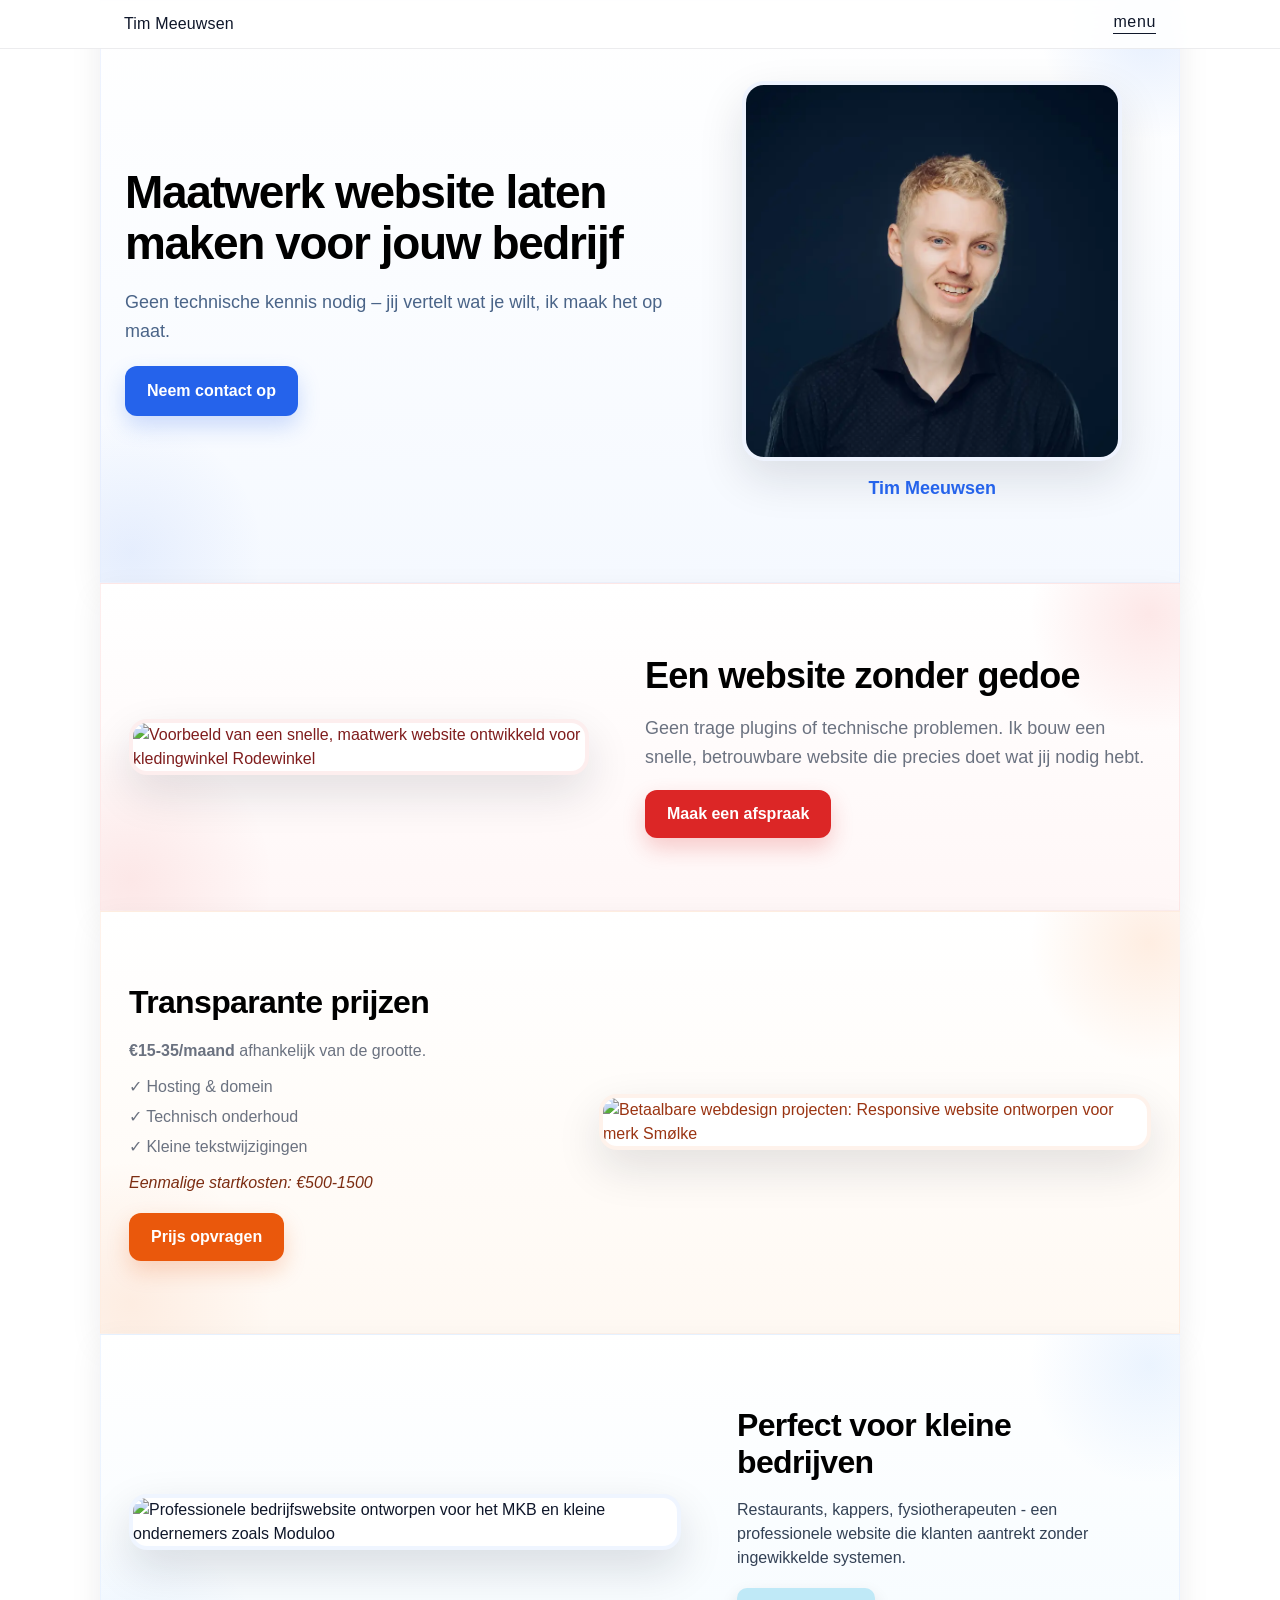
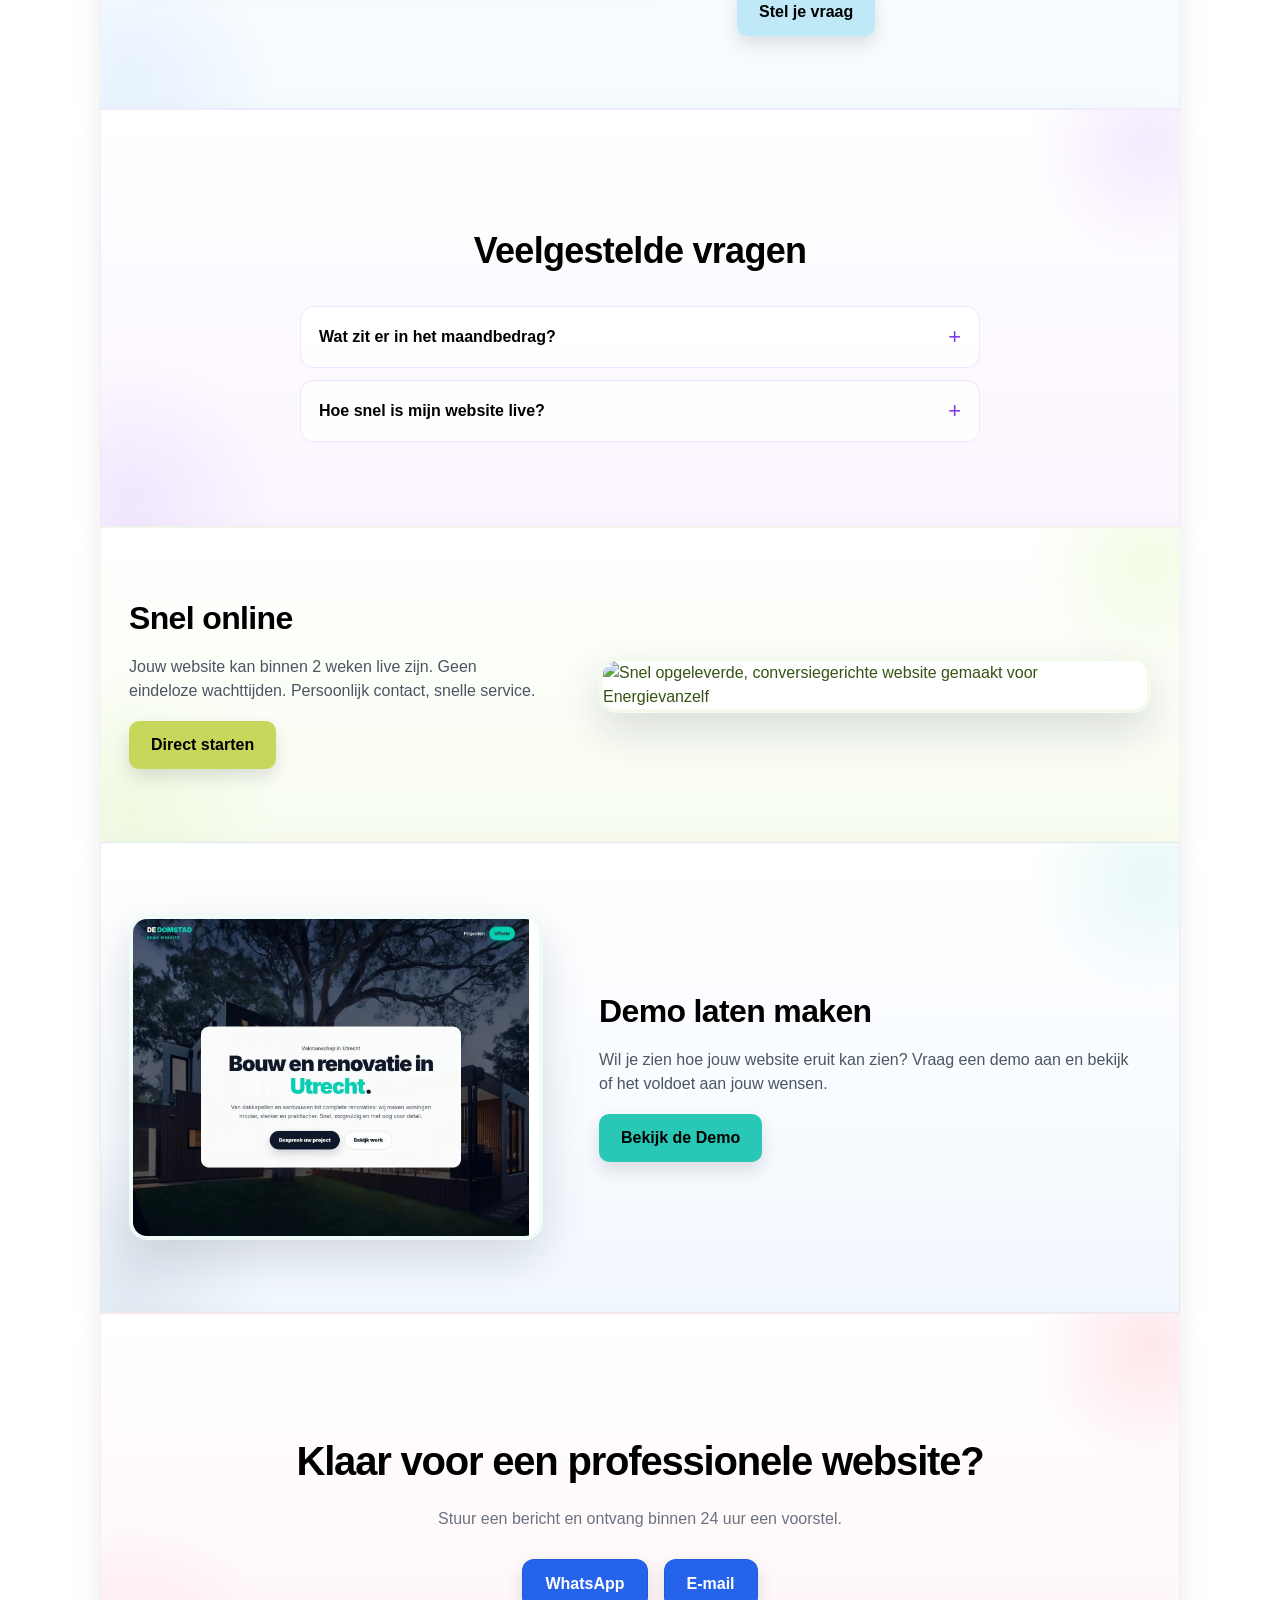
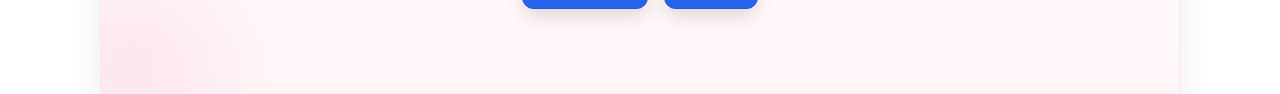
==== index.html @ c590acec "Update index.html" ====
<!DOCTYPE html>
<html lang="nl">
<head>
  <meta charset="UTF-8">
  <meta name="viewport" content="width=device-width, initial-scale=1.0">
  
  <meta name="description" content="Laat een professionele en snelle maatwerk website maken voor je bedrijf vanaf €15/maand. Geen technische kennis nodig. Persoonlijke service door Tim Meeuwsen in Utrecht.">
  <meta name="robots" content="index, follow">
  <meta name="author" content="Tim Meeuwsen">
  
  <meta property="og:title" content="Professionele Website vanaf €15/maand | Tim Meeuwsen Utrecht">
  <meta property="og:description" content="Geen technische kennis nodig. Laat een snelle, betrouwbare maatwerk website bouwen voor jouw bedrijf zonder gedoe.">
  <meta property="og:type" content="website">
  <meta property="og:url" content="https://www.timmeeuwsen.nl">
  <meta property="og:image" content="https://www.timmeeuwsen.nl/images/tim-meeuwsen-profiel.webp">
  <meta property="og:locale" content="nl_NL">

  <title>Professionele Website vanaf €15/maand | Tim Meeuwsen Utrecht</title>

  <link rel="canonical" href="https://www.timmeeuwsen.nl">
  <link rel="apple-touch-icon" sizes="180x180" href="/assets/apple-touch-icon.png">
  <link rel="icon" type="image/png" sizes="32x32" href="/assets/favicon-32x32.png">
  <link rel="icon" type="image/png" sizes="16x16" href="/assets/favicon-16x16.png">
  <link rel="manifest" href="/assets/site.webmanifest">
  <meta name="msapplication-TileColor" content="#000000">
  <meta name="theme-color" content="#000000">

  <link rel="stylesheet" href="style.css">
  
  <script type="application/ld+json">
  {
    "@context": "https://schema.org",
    "@type": "ProfessionalService",
    "name": "Tim Meeuwsen Webdesign",
    "image": "https://www.timmeeuwsen.nl/images/tim-meeuwsen-profiel.webp",
    "url": "https://www.timmeeuwsen.nl",
    "telephone": "+31636589899",
    "address": {
      "@type": "PostalAddress",
      "addressLocality": "Utrecht",
      "addressCountry": "NL"
    },
    "priceRange": "€15 - €35 per maand",
    "description": "Professionele maatwerk websites voor bedrijven vanaf €15/maand, inclusief hosting en onderhoud."
  }
  </script>


</head>
<body>
  
<!-- START NAV BLOCK -->
<nav class="nav-block" aria-label="Hoofdnavigatie">
  <div class="nav-container">
    <a href="https://timmeeuwsen.nl/" class="nav-logo" title="Terug naar de homepage van Tim Meeuwsen">
      Tim Meeuwsen
    </a>
    <a href="/menu" class="nav-menu-text" title="Open het menu">menu</a>
  </div>
</nav>

<style>
  .nav-block {
    position: fixed;
    top: 0;
    left: 0;
    width: 100%;
    background: rgba(255, 255, 255, 0.88);
    backdrop-filter: blur(12px);
    -webkit-backdrop-filter: blur(12px);
    border-bottom: 1px solid rgba(15, 23, 42, 0.08);
    z-index: 1000;
  }

  .nav-container {
    max-width: 1080px;
    margin: 0 auto;
    padding: 14px 24px;
    display: flex;
    justify-content: space-between;
    align-items: center;
    box-sizing: border-box;
    width: 100%;
  }

  .nav-logo {
    font-weight: 500;
    font-size: 16px;
    color: #0f172a;
    line-height: 1.2;
    letter-spacing: 0.01em;
    text-decoration: none;
    transition: opacity 0.25s ease, transform 0.25s ease;
  }

  .nav-menu-text {
    font-weight: 500;
    font-size: 16px;
    color: #0f172a;
    text-decoration: none;
    text-transform: lowercase;
    line-height: 1;
    letter-spacing: 0.04em;
    position: relative;
    padding-bottom: 4px;
    transition: opacity 0.25s ease;
  }

  .nav-menu-text::after {
    content: "";
    position: absolute;
    left: 0;
    bottom: 0;
    width: 100%;
    height: 1px;
    background: currentColor;
    transform: scaleX(1);
    transform-origin: left;
    transition: transform 0.25s ease;
  }

  .nav-logo:hover,
  .nav-menu-text:hover {
    opacity: 0.75;
  }
</style>
<!-- END NAV BLOCK -->

<main>

  <!-- START HERO BLOCK -->
  <header class="hero-block">
    <div class="hero-content">
      <h1 class="hero-title">Maatwerk website laten maken voor jouw bedrijf</h1>
      <p class="hero-subtitle">Geen technische kennis nodig – jij vertelt wat je wilt, ik maak het op maat.</p>
      <a href="https://wa.me/31636589899" class="hero-cta" target="_blank" rel="noopener noreferrer" title="Neem contact op via WhatsApp">Neem contact op</a>
    </div>

    <div class="hero-visual">
      <img src="images/tim-meeuwsen-profiel.webp" alt="Tim Meeuwsen, professioneel webdesigner in Utrecht" class="hero-profile-img">
      <p class="hero-profile-name">Tim Meeuwsen</p>
    </div>
  </header>

  <style>
    .hero-block {
      position: relative;
      display: grid;
      grid-template-columns: 1.1fr 0.9fr;
      gap: 40px;
      align-items: center;
      padding: 80px 24px;
      max-width: 1080px;
      width: min(1080px, 100%);
      margin: 0 auto;
      overflow: hidden;
      background: linear-gradient(180deg, #ffffff 0%, #f5f9ff 100%);
      color: #123058;
      border: 1px solid rgba(37, 99, 235, 0.08);
      border-radius: 0;
      box-shadow: 0 12px 30px rgba(15, 23, 42, 0.08);
      font-family: sans-serif;
    }

    .hero-block::before {
      content: "";
      position: absolute;
      top: -80px;
      right: -80px;
      width: 220px;
      height: 220px;
      background: radial-gradient(circle, rgba(59, 130, 246, 0.12) 0%, rgba(59, 130, 246, 0) 70%);
      pointer-events: none;
    }

    .hero-block::after {
      content: "";
      position: absolute;
      bottom: -100px;
      left: -100px;
      width: 260px;
      height: 260px;
      background: radial-gradient(circle, rgba(37, 99, 235, 0.08) 0%, rgba(37, 99, 235, 0) 72%);
      pointer-events: none;
    }

    .hero-content {
      display: flex;
      flex-direction: column;
      gap: 20px;
      align-items: flex-start;
      position: relative;
      z-index: 1;
    }

    .hero-title {
      font-size: clamp(30px, 5vw, 46px);
      font-weight: 900;
      line-height: 1.1;
      letter-spacing: -0.03em;
      margin: 0;
      color: #000000;
    }

    .hero-subtitle {
      font-size: 18px;
      line-height: 1.6;
      max-width: 36rem;
      color: #4a6488;
      margin: 0;
    }

    .hero-cta {
      background: #2563eb;
      color: #ffffff;
      padding: 13px 22px;
      border-radius: 12px;
      font-weight: 700;
      transition: 0.25s ease;
      align-self: flex-start;
      box-shadow: 0 10px 22px rgba(37, 99, 235, 0.22);
      text-decoration: none;
    }

    .hero-cta:hover {
      background: #1d4ed8;
      transform: translateY(-1px);
    }

    .hero-visual {
      display: flex;
      flex-direction: column;
      align-items: center;
      gap: 14px;
      position: relative;
      z-index: 1;
    }

    .hero-profile-img {
      width: 100%;
      max-width: 380px;
      aspect-ratio: 1 / 1;
      object-fit: cover;
      object-position: top;
      border-radius: 22px;
      box-shadow: 0 18px 45px rgba(15, 23, 42, 0.12);
      border: 4px solid rgba(37, 99, 235, 0.08);
      display: block;
      background: #fff;
    }

    .hero-profile-name {
      font-size: 18px;
      font-weight: 800;
      margin: 0;
      color: #2563eb;
    }

    @media (max-width: 700px) {
      .hero-block {
        grid-template-columns: 1fr;
        padding: 64px 20px 44px;
        gap: 28px;
      }

      .hero-visual {
        order: -1;
        align-items: flex-start;
      }

      .hero-content {
        align-items: flex-start;
      }

      .hero-cta {
        align-self: flex-start;
      }
    }
  </style>
  <!-- END HERO BLOCK -->

  <!-- START HASSLE FREE BLOCK -->
  <section class="hassle-free-block">
    <div class="hassle-image">
      <img loading="lazy" src="images/Rodewinkel-website.webp" alt="Voorbeeld van een snelle, maatwerk website ontwikkeld voor kledingwinkel Rodewinkel" class="project-img">
    </div>
    <div class="hassle-text">
      <h2 class="hassle-title">Een website zonder gedoe</h2>
      <p class="hassle-desc">Geen trage plugins of technische problemen. Ik bouw een snelle, betrouwbare website die precies doet wat jij nodig hebt.</p>
      <a href="https://wa.me/31636589899" class="hassle-btn" target="_blank" rel="noopener noreferrer">Maak een afspraak</a>
    </div>
  </section>

  <style>
    .hassle-free-block {
      position: relative;
      display: grid;
      grid-template-columns: 1fr 1.1fr;
      gap: 56px;
      align-items: center;
      padding: 72px 28px;
      max-width: 1080px;
      width: min(1080px, 100%);
      margin: 0 auto;
      overflow: hidden;
      background: linear-gradient(180deg, #ffffff 0%, #fff7f7 100%);
      color: #7f1d1d;
      border: 1px solid rgba(220, 38, 38, 0.08);
      border-radius: 0;
      box-shadow: 0 12px 30px rgba(15, 23, 42, 0.08);
      font-family: sans-serif;
    }

    .hassle-free-block::before {
      content: "";
      position: absolute;
      top: -90px;
      right: -90px;
      width: 240px;
      height: 240px;
      background: radial-gradient(circle, rgba(239, 68, 68, 0.12) 0%, rgba(239, 68, 68, 0) 70%);
      pointer-events: none;
    }

    .hassle-free-block::after {
      content: "";
      position: absolute;
      bottom: -110px;
      left: -110px;
      width: 280px;
      height: 280px;
      background: radial-gradient(circle, rgba(220, 38, 38, 0.08) 0%, rgba(220, 38, 38, 0) 72%);
      pointer-events: none;
    }

    .hassle-text {
      display: flex;
      flex-direction: column;
      gap: 18px;
      position: relative;
      z-index: 1;
    }

    .hassle-title {
      font-size: clamp(28px, 4vw, 36px);
      font-weight: 900;
      line-height: 1.12;
      letter-spacing: -0.02em;
      margin: 0;
      color: #000000;
    }

    .hassle-desc {
      font-size: 18px;
      line-height: 1.6;
      color: #6b7280;
      max-width: 34rem;
      margin: 0;
    }

    .hassle-btn {
      background: #dc2626;
      color: #ffffff;
      padding: 12px 22px;
      border-radius: 12px;
      font-weight: 700;
      align-self: flex-start;
      transition: 0.25s ease;
      box-shadow: 0 10px 22px rgba(220, 38, 38, 0.22);
      text-decoration: none;
    }

    .hassle-btn:hover {
      background: #b91c1c;
      transform: translateY(-1px);
    }

    .hassle-image {
      position: relative;
      z-index: 1;
    }

    .hassle-image .project-img {
      border: 4px solid rgba(220, 38, 38, 0.08);
      box-shadow: 0 18px 45px rgba(15, 23, 42, 0.12);
      border-radius: 18px;
      width: 100%;
      display: block;
      background: #fff;
    }

    @media (max-width: 700px) {
      .hassle-free-block {
        grid-template-columns: 1fr;
        gap: 22px;
        padding: 56px 20px;
      }

      .hassle-image {
        order: -1;
      }

      .hassle-text {
        text-align: left;
        align-items: flex-start;
      }

      .hassle-btn {
        align-self: flex-start;
      }
    }
  </style>
  <!-- END HASSLE FREE BLOCK -->

  <!-- START PRICING BLOCK -->
  <section class="pricing-block">
    <div class="pricing-text">
      <h2 class="pricing-title">Transparante prijzen</h2>
      <div class="pricing-details">
        <p><strong>€15-35/maand</strong> afhankelijk van de grootte.</p>
        <ul class="pricing-features">
          <li>✓ Hosting &amp; domein</li>
          <li>✓ Technisch onderhoud</li>
          <li>✓ Kleine tekstwijzigingen</li>
        </ul>
        <p class="pricing-setup"><em>Eenmalige startkosten: €500-1500</em></p>
      </div>
      <a href="https://wa.me/31636589899" class="pricing-btn" target="_blank" rel="noopener noreferrer">Prijs opvragen</a>
    </div>
    <div class="pricing-image">
      <img loading="lazy" src="images/Smolke-website.webp" alt="Betaalbare webdesign projecten: Responsive website ontworpen voor merk Smølke" class="project-img">
    </div>
  </section>

  <style>
    .pricing-block {
      position: relative;
      display: grid;
      grid-template-columns: 3fr 4fr;
      gap: 56px;
      align-items: center;
      padding: 72px 28px;
      max-width: 1080px;
      width: min(1080px, 100%);
      margin: 0 auto;
      overflow: hidden;
      background: linear-gradient(180deg, #ffffff 0%, #fff9f3 100%);
      color: #9a3412;
      border: 1px solid rgba(234, 88, 12, 0.08);
      border-radius: 0;
      box-shadow: 0 12px 30px rgba(15, 23, 42, 0.08);
      font-family: sans-serif;
    }

    .pricing-block::before {
      content: "";
      position: absolute;
      top: -90px;
      right: -90px;
      width: 240px;
      height: 240px;
      background: radial-gradient(circle, rgba(249, 115, 22, 0.12) 0%, rgba(249, 115, 22, 0) 70%);
      pointer-events: none;
    }

    .pricing-block::after {
      content: "";
      position: absolute;
      bottom: -110px;
      left: -110px;
      width: 280px;
      height: 280px;
      background: radial-gradient(circle, rgba(234, 88, 12, 0.08) 0%, rgba(234, 88, 12, 0) 72%);
      pointer-events: none;
    }

    .pricing-text {
      display: flex;
      flex-direction: column;
      gap: 18px;
      position: relative;
      z-index: 1;
    }

    .pricing-title {
      font-size: clamp(26px, 4vw, 32px);
      font-weight: 900;
      line-height: 1.15;
      letter-spacing: -0.02em;
      margin: 0;
      color: #000000;
    }

    .pricing-details {
      display: flex;
      flex-direction: column;
      gap: 12px;
      color: #6b7280;
    }

    .pricing-details p,
    .pricing-details li {
      margin: 0;
    }

    .pricing-features {
      list-style: none;
      display: flex;
      flex-direction: column;
      gap: 6px;
      margin: 0;
      padding: 0;
    }

    .pricing-setup {
      color: #7c2d12;
    }

    .pricing-btn {
      background: #ea580c;
      color: #ffffff;
      padding: 12px 22px;
      border-radius: 12px;
      font-weight: 700;
      align-self: flex-start;
      transition: 0.25s ease;
      box-shadow: 0 10px 22px rgba(234, 88, 12, 0.22);
      text-decoration: none;
    }

    .pricing-btn:hover {
      background: #c2410c;
      transform: translateY(-1px);
    }

    .pricing-image {
      position: relative;
      z-index: 1;
    }

    .pricing-image .project-img {
      border: 4px solid rgba(234, 88, 12, 0.08);
      box-shadow: 0 18px 45px rgba(15, 23, 42, 0.12);
      border-radius: 18px;
      width: 100%;
      display: block;
      background: #fff;
    }

    @media (max-width: 700px) {
      .pricing-block {
        grid-template-columns: 1fr;
        gap: 22px;
        padding: 56px 20px;
      }

      .pricing-image {
        order: -1;
      }

      .pricing-text {
        text-align: left;
        align-items: flex-start;
      }

      .pricing-btn {
        align-self: flex-start;
      }
    }
  </style>
  <!-- END PRICING BLOCK -->

  <!-- START PERFECT BLOCK -->
  <section class="perfect-block">
    <div class="perfect-image">
      <img loading="lazy" src="images/Moduloo-website.webp" alt="Professionele bedrijfswebsite ontworpen voor het MKB en kleine ondernemers zoals Moduloo" class="project-img">
    </div>
    <div class="perfect-text">
      <h2 class="perfect-title">Perfect voor kleine bedrijven</h2>
      <p class="perfect-desc">Restaurants, kappers, fysiotherapeuten - een professionele website die klanten aantrekt zonder ingewikkelde systemen.</p>
      <a href="https://wa.me/31636589899?text=Hallo,%20ik%20heb%20een%20vraag." class="perfect-btn" target="_blank" rel="noopener noreferrer">Stel je vraag</a>
    </div>
  </section>

  <style>
    .perfect-block {
      position: relative;
      display: grid;
      grid-template-columns: 4fr 3fr;
      gap: 56px;
      align-items: center;
      padding: 72px 28px;
      max-width: 1080px;
      width: min(1080px, 100%);
      margin: 0 auto;
      overflow: hidden;
      background: linear-gradient(180deg, #ffffff 0%, #f5fbff 100%);
      color: #0f172a;
      border: 1px solid rgba(59, 130, 246, 0.08);
      border-radius: 0;
      box-shadow: 0 12px 30px rgba(15, 23, 42, 0.08);
      font-family: sans-serif;
    }

    .perfect-block::before {
      content: "";
      position: absolute;
      top: -90px;
      right: -90px;
      width: 240px;
      height: 240px;
      background: radial-gradient(circle, rgba(96, 165, 250, 0.12) 0%, rgba(96, 165, 250, 0) 70%);
      pointer-events: none;
    }

    .perfect-block::after {
      content: "";
      position: absolute;
      bottom: -110px;
      left: -110px;
      width: 280px;
      height: 280px;
      background: radial-gradient(circle, rgba(59, 130, 246, 0.08) 0%, rgba(59, 130, 246, 0) 72%);
      pointer-events: none;
    }

    .perfect-text {
      display: flex;
      flex-direction: column;
      gap: 18px;
      position: relative;
      z-index: 1;
    }

    .perfect-title {
      font-size: clamp(26px, 4vw, 32px);
      font-weight: 900;
      line-height: 1.15;
      letter-spacing: -0.02em;
      margin: 0;
      color: #000000;
    }

    .perfect-desc {
      color: #334155;
      max-width: 34rem;
      margin: 0;
    }

    .perfect-btn {
      background: #BFE9F7;
      color: #000000;
      padding: 12px 22px;
      border-radius: 10px;
      font-weight: 700;
      align-self: flex-start;
      transition: 0.25s ease;
      box-shadow: 0 8px 18px rgba(0,0,0,0.12);
      text-decoration: none;
    }

    .perfect-btn:hover {
      background: #000000;
      color: #ffffff;
    }

    .perfect-image {
      position: relative;
      z-index: 1;
    }

    .perfect-image .project-img {
      border: 4px solid rgba(59, 130, 246, 0.08);
      box-shadow: 0 18px 45px rgba(15, 23, 42, 0.14);
      border-radius: 18px;
      width: 100%;
      display: block;
      background: #fff;
    }

    @media (max-width: 700px) {
      .perfect-block {
        grid-template-columns: 1fr;
        gap: 22px;
        padding: 56px 20px;
      }

      .perfect-image {
        order: -1;
      }

      .perfect-text {
        text-align: left;
        align-items: flex-start;
      }

      .perfect-btn {
        align-self: flex-start;
      }
    }
  </style>
  <!-- END PERFECT BLOCK -->
 <!-- START FAQ BLOCK -->
  <section class="faq-block">
    <div class="faq-container">
      <h2 class="faq-title">Veelgestelde vragen</h2>
      <div class="faq-list">
        <details class="faq-item">
          <summary class="faq-question">Wat zit er in het maandbedrag? <span class="faq-icon">+</span></summary>
          <p class="faq-answer">Hosting, domeinnaam, technisch onderhoud en kleine aanpassingen zijn volledig inbegrepen.</p>
        </details>
        <details class="faq-item">
          <summary class="faq-question">Hoe snel is mijn website live? <span class="faq-icon">+</span></summary>
          <p class="faq-answer">In de meeste gevallen staat je nieuwe professionele website binnen 2 weken online.</p>
        </details>
      </div>
    </div>
  </section>

  <style>
    .faq-block {
      position: relative;
      padding: 84px 24px;
      max-width: 1080px;
      width: min(1080px, 100%);
      margin: 0 auto;
      overflow: hidden;
      background: linear-gradient(180deg, #ffffff 0%, #fbf5ff 100%);
      color: #000000;
      border: 1px solid rgba(124, 58, 237, 0.08);
      border-radius: 0;
      box-shadow: 0 12px 30px rgba(15, 23, 42, 0.08);
      font-family: sans-serif;
    }

    .faq-block::before {
      content: "";
      position: absolute;
      top: -90px;
      right: -90px;
      width: 240px;
      height: 240px;
      background: radial-gradient(circle, rgba(168, 85, 247, 0.12) 0%, rgba(168, 85, 247, 0) 70%);
      pointer-events: none;
    }

    .faq-block::after {
      content: "";
      position: absolute;
      bottom: -110px;
      left: -110px;
      width: 280px;
      height: 280px;
      background: radial-gradient(circle, rgba(124, 58, 237, 0.08) 0%, rgba(124, 58, 237, 0) 72%);
      pointer-events: none;
    }

    .faq-container {
      max-width: 680px;
      margin: 0 auto;
      position: relative;
      z-index: 1;
    }

    .faq-title {
      font-size: clamp(28px, 4vw, 36px);
      font-weight: 900;
      margin-bottom: 28px;
      text-align: center;
      letter-spacing: -0.02em;
      color: #000000;
    }

    .faq-list {
      display: flex;
      flex-direction: column;
      gap: 12px;
    }

    .faq-item {
      border: 1px solid rgba(124, 58, 237, 0.12);
      border-radius: 14px;
      overflow: hidden;
      background: rgba(255,255,255,0.85);
    }

    .faq-question {
      padding: 18px;
      font-weight: 700;
      cursor: pointer;
      list-style: none;
      display: flex;
      justify-content: space-between;
      align-items: center;
      gap: 16px;
      transition: 0.25s ease;
      color: #000000;
    }

    .faq-question:hover {
      background: rgba(124, 58, 237, 0.04);
    }

    .faq-question::-webkit-details-marker {
      display: none;
    }

    .faq-answer {
      padding: 0 18px 18px;
      opacity: 0.92;
      font-size: 15px;
      color: #000000;
      margin: 0;
    }

    .faq-icon {
      flex-shrink: 0;
      font-weight: 400;
      font-size: 22px;
      line-height: 1;
      color: #7c3aed;
    }

    @media (max-width: 700px) {
      .faq-block {
        text-align: left;
        padding: 64px 20px;
      }

      .faq-container {
        text-align: left;
      }

      .faq-title {
        text-align: left;
        margin-bottom: 20px;
      }
    }
  </style>

  <script>
  document.querySelectorAll('.faq-item').forEach(function(item) {
    item.addEventListener('toggle', function() {
      var icon = item.querySelector('.faq-icon');
      if (icon) icon.textContent = item.open ? '×' : '+';
    });
  });
  </script>

  <!-- END FAQ BLOCK -->

  <!-- START SNEL ONLINE BLOCK -->
  <section class="snel-online-block">
    <div class="snel-online-text">
      <h2 class="snel-online-title">Snel online</h2>
      <p class="snel-online-desc">Jouw website kan binnen 2 weken live zijn. Geen eindeloze wachttijden. Persoonlijk contact, snelle service.</p>
      <a href="https://wa.me/31636589899?text=Hallo,%20ik%20wil%20snel%20starten." target="_blank" rel="noopener noreferrer" class="snel-online-btn">Direct starten</a>
    </div>
    <div class="snel-online-image">
      <img loading="lazy" src="images/Energievanzelf-website.webp" alt="Snel opgeleverde, conversiegerichte website gemaakt voor Energievanzelf" class="project-img">
    </div>
  </section>

  <style>
    .snel-online-block {
      position: relative;
      display: grid;
      grid-template-columns: 3fr 4fr;
      gap: 56px;
      align-items: center;
      padding: 72px 28px;
      max-width: 1080px;
      width: min(1080px, 100%);
      margin: 0 auto;
      overflow: hidden;
      background: linear-gradient(180deg, #ffffff 0%, #f8fdf0 100%);
      color: #365314;
      border: 1px solid rgba(132, 204, 22, 0.08);
      border-radius: 0;
      box-shadow: 0 12px 30px rgba(15, 23, 42, 0.08);
      font-family: sans-serif;
    }

    .snel-online-block::before {
      content: "";
      position: absolute;
      top: -90px;
      right: -90px;
      width: 240px;
      height: 240px;
      background: radial-gradient(circle, rgba(163, 230, 53, 0.12) 0%, rgba(163, 230, 53, 0) 70%);
      pointer-events: none;
    }

    .snel-online-block::after {
      content: "";
      position: absolute;
      bottom: -110px;
      left: -110px;
      width: 280px;
      height: 280px;
      background: radial-gradient(circle, rgba(132, 204, 22, 0.08) 0%, rgba(132, 204, 22, 0) 72%);
      pointer-events: none;
    }

    .snel-online-text {
      display: flex;
      flex-direction: column;
      gap: 18px;
      position: relative;
      z-index: 1;
    }

    .snel-online-title {
      font-size: clamp(26px, 4vw, 32px);
      font-weight: 900;
      line-height: 1.15;
      letter-spacing: -0.02em;
      margin: 0;
      color: #000000;
    }

    .snel-online-desc {
      margin: 0;
      color: #4b5563;
      max-width: 34rem;
    }

    .snel-online-btn {
      background: #c7d75b;
      color: #000000;
      padding: 12px 22px;
      border-radius: 10px;
      font-weight: 700;
      align-self: flex-start;
      transition: 0.25s ease;
      display: inline-block;
      box-shadow: 0 8px 18px rgba(0,0,0,0.12);
      text-decoration: none;
    }

    .snel-online-btn:hover {
      background: #000000;
      color: #ffffff;
    }

    .snel-online-image {
      position: relative;
      z-index: 1;
    }

    .snel-online-image .project-img {
      border: 4px solid rgba(132, 204, 22, 0.08);
      box-shadow: 0 18px 45px rgba(15, 23, 42, 0.14);
      border-radius: 18px;
      width: 100%;
      display: block;
      background: #fff;
    }

    @media (max-width: 700px) {
      .snel-online-block {
        grid-template-columns: 1fr;
        gap: 22px;
        padding: 56px 20px;
      }

      .snel-online-image {
        order: -1;
      }

      .snel-online-text {
        text-align: left;
        align-items: flex-start;
      }

      .snel-online-btn {
        align-self: flex-start;
      }
    }
  </style>
  <!-- END SNEL ONLINE BLOCK -->

  <!-- START DEMO LATEN MAKEN BLOCK -->
  <section class="demo-laten-maken-block">
    <div class="demo-laten-maken-image">
      <img loading="lazy" src="images/Demo.webp" alt="Visuele demo van een op maat gemaakte bedrijfswebsite voor Bouwbedrijf De Domstad" class="project-img">
    </div>
    <div class="demo-laten-maken-text">
      <h2 class="demo-laten-maken-title">Demo laten maken</h2>
      <p class="demo-laten-maken-desc">Wil je zien hoe jouw website eruit kan zien? Vraag een demo aan en bekijk of het voldoet aan jouw wensen.</p>
      <a href="/demo/" class="demo-laten-maken-btn" title="Bekijk een demo van mijn webdesign">Bekijk de Demo</a>
    </div>
  </section>

  <style>
    .demo-laten-maken-block {
      position: relative;
      display: grid;
      grid-template-columns: 3fr 4fr;
      gap: 56px;
      align-items: center;
      padding: 72px 28px;
      max-width: 1080px;
      width: min(1080px, 100%);
      margin: 0 auto;
      overflow: hidden;
      background: linear-gradient(180deg, #ffffff 0%, #f2f8ff 100%);
      color: #0f3152;
      border: 1px solid rgba(15, 49, 82, 0.08);
      border-radius: 0;
      box-shadow: 0 12px 30px rgba(15, 23, 42, 0.08);
      font-family: sans-serif;
    }

    .demo-laten-maken-block::before {
      content: "";
      position: absolute;
      top: -90px;
      right: -90px;
      width: 240px;
      height: 240px;
      background: radial-gradient(circle, rgba(41, 199, 181, 0.10) 0%, rgba(41, 199, 181, 0) 70%);
      pointer-events: none;
    }

    .demo-laten-maken-block::after {
      content: "";
      position: absolute;
      bottom: -110px;
      left: -110px;
      width: 280px;
      height: 280px;
      background: radial-gradient(circle, rgba(15, 49, 82, 0.08) 0%, rgba(15, 49, 82, 0) 72%);
      pointer-events: none;
    }

    .demo-laten-maken-text {
      display: flex;
      flex-direction: column;
      gap: 18px;
      position: relative;
      z-index: 1;
    }

    .demo-laten-maken-title {
      font-size: clamp(26px, 4vw, 32px);
      font-weight: 900;
      line-height: 1.15;
      letter-spacing: -0.02em;
      margin: 0;
      color: #000000;
    }

    .demo-laten-maken-desc {
      margin: 0;
      color: #4b5563;
      max-width: 34rem;
    }

    .demo-laten-maken-btn {
      background: #29c7b5;
      color: #000000;
      padding: 12px 22px;
      border-radius: 10px;
      font-weight: 800;
      align-self: flex-start;
      transition: 0.25s ease;
      display: inline-block;
      box-shadow: 0 8px 18px rgba(0,0,0,0.12);
      text-decoration: none;
    }

    .demo-laten-maken-btn:hover {
      background: #000000;
      color: #ffffff;
    }

    .demo-laten-maken-image {
      position: relative;
      z-index: 1;
    }

    .demo-laten-maken-image .project-img {
      border: 4px solid rgba(41, 199, 181, 0.08);
      box-shadow: 0 18px 45px rgba(15, 23, 42, 0.14);
      border-radius: 18px;
      width: 100%;
      display: block;
      background: #fff;
    }

    @media (max-width: 700px) {
      .demo-laten-maken-block {
        grid-template-columns: 1fr;
        gap: 22px;
        padding: 56px 20px;
      }

      .demo-laten-maken-image {
        order: -1;
      }

      .demo-laten-maken-text {
        text-align: left;
        align-items: flex-start;
      }

      .demo-laten-maken-btn {
        align-self: flex-start;
      }
    }
  </style>
  <!-- END DEMO LATEN MAKEN BLOCK -->


  <!-- START CTA BLOCK -->
  <section class="cta-block" id="contact">
    <div class="cta-container">
      <h2 class="cta-title">Klaar voor een professionele website?</h2>
      <p class="cta-desc">Stuur een bericht en ontvang binnen 24 uur een voorstel.</p>
      <div class="cta-buttons">
        <a href="https://wa.me/31636589899" class="cta-wa" target="_blank" rel="noopener noreferrer" aria-label="Stuur een WhatsApp bericht">WhatsApp</a>
        <a href="mailto:info@timmeeuwsen.nl" class="cta-mail" aria-label="Stuur een e-mail naar Tim Meeuwsen">E-mail</a>
      </div>
    </div>
  </section>

  <style>
    .cta-block {
      position: relative;
      padding: 84px 24px;
      max-width: 1080px;
      width: min(1080px, 100%);
      margin: 0 auto;
      overflow: hidden;
      background: linear-gradient(180deg, #ffffff 0%, #fff5f7 100%);
      color: #9f1239;
      border: 1px solid rgba(219, 39, 119, 0.08);
      border-radius: 0;
      box-shadow: 0 12px 30px rgba(15, 23, 42, 0.08);
      font-family: sans-serif;
      text-align: center;
    }

    .cta-block::before {
      content: "";
      position: absolute;
      top: -90px;
      right: -90px;
      width: 240px;
      height: 240px;
      background: radial-gradient(circle, rgba(244, 63, 94, 0.12) 0%, rgba(244, 63, 94, 0) 70%);
      pointer-events: none;
    }

    .cta-block::after {
      content: "";
      position: absolute;
      bottom: -110px;
      left: -110px;
      width: 280px;
      height: 280px;
      background: radial-gradient(circle, rgba(219, 39, 119, 0.08) 0%, rgba(219, 39, 119, 0) 72%);
      pointer-events: none;
    }

    .cta-container {
      max-width: 1080px;
      margin: 0 auto;
      position: relative;
      z-index: 1;
    }

    .cta-title {
      font-size: clamp(28px, 5vw, 40px);
      font-weight: 900;
      margin-bottom: 16px;
      letter-spacing: -0.03em;
      color: #000000;
    }

    .cta-desc {
      color: #6b7280;
      margin: 0;
    }

    .cta-buttons {
      display: flex;
      gap: 16px;
      justify-content: center;
      margin-top: 28px;
      flex-wrap: wrap;
    }

    .cta-buttons a {
      background: #2563eb;
      color: #ffffff;
      font-weight: 800;
      border-radius: 12px;
      padding: 12px 22px;
      transition: 0.25s ease;
      box-shadow: 0 8px 18px rgba(0,0,0,0.12);
      text-decoration: none;
      border: 1px solid rgba(0,0,0,0.08);
    }


    .cta-buttons a:hover {
      background: #000000;
      color: #ffffff;
    }

    @media (max-width: 700px) {
      .cta-block {
        text-align: left;
        padding: 64px 20px;
      }

      .cta-container {
        text-align: left;
      }

      .cta-buttons {
        justify-content: flex-start;
      }
    }
  </style>
  <!-- END CTA BLOCK -->

</main>



</body>
</html>
---- style.css ----
ol,p,ul{margin:0 0 1em}*,::after,::before{box-sizing:border-box}body{font-family:sans-serif;line-height:1.5;margin:0;padding:0}a{text-decoration:none;color:inherit;cursor:pointer}ol,ul{padding-left:1.5em}img{max-width:100%;height:auto;display:block}
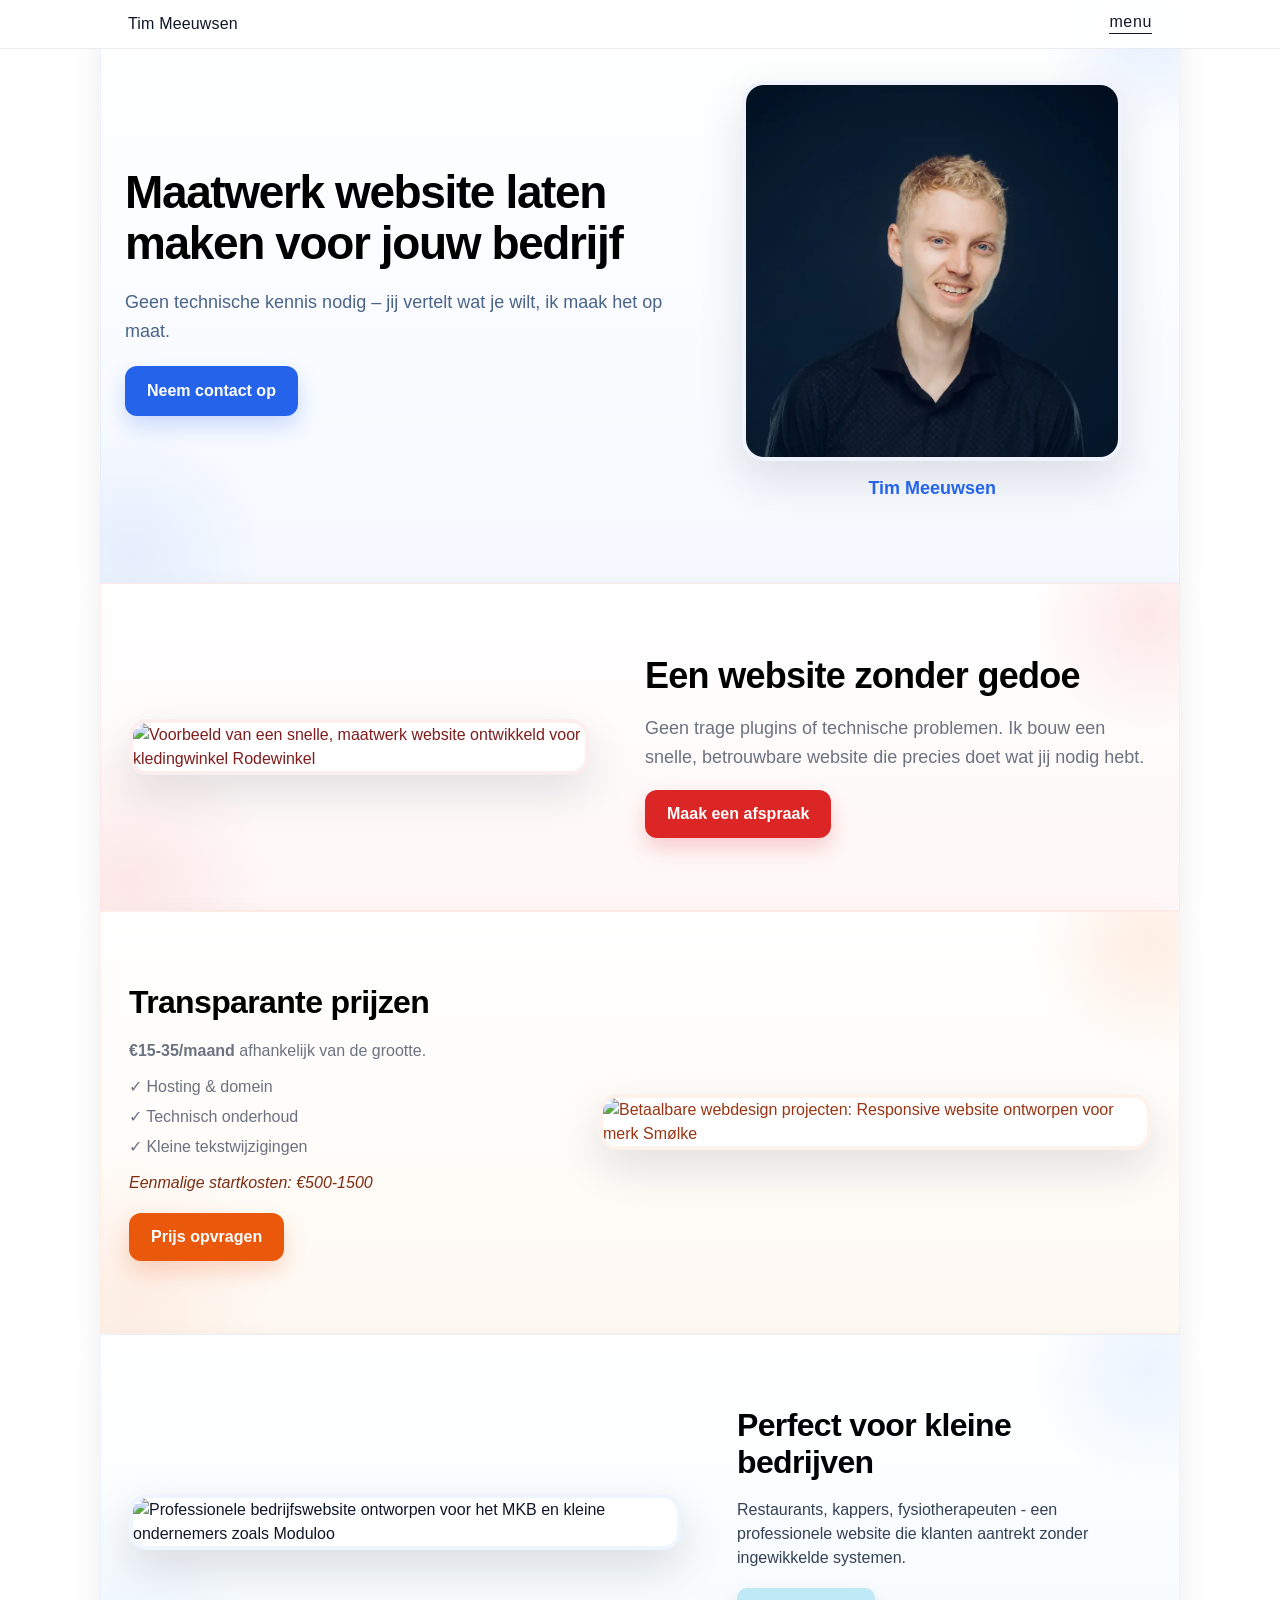
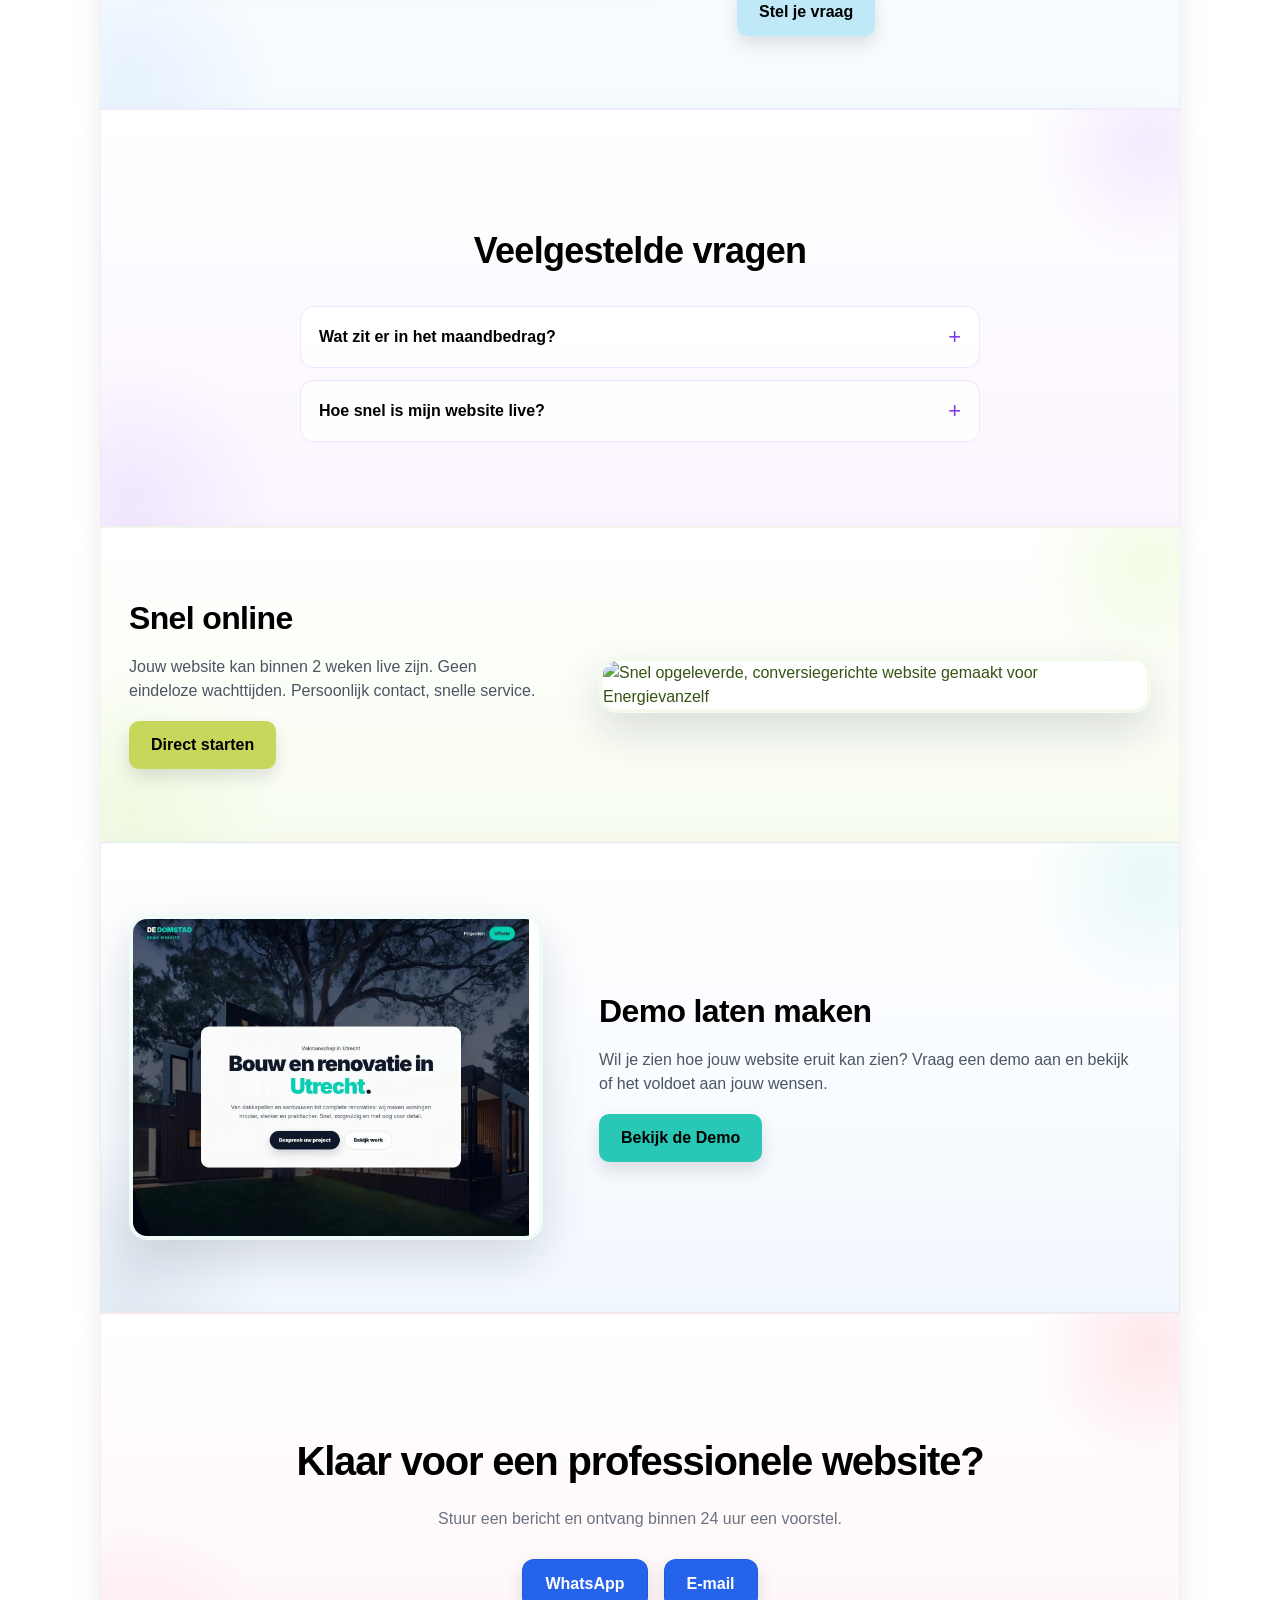
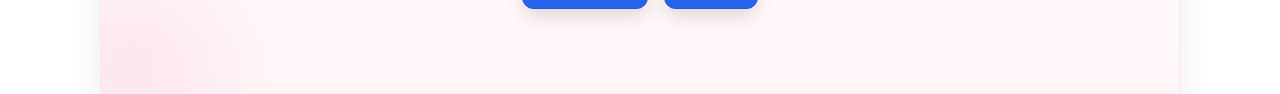
==== commit 672e8844: "Update index.html" ====
--- a/index.html
+++ b/index.html
@@ -74,13 +74,14 @@
 
   .nav-container {
     max-width: 1080px;
+    width: 100%;
     margin: 0 auto;
-    padding: 14px 24px;
+    padding: 14px 28px;
+    box-sizing: border-box;
     display: flex;
+    align-items: center;
     justify-content: space-between;
-    align-items: center;
-    box-sizing: border-box;
-    width: 100%;
+    font-family: inherit;
   }
 
   .nav-logo {
@@ -90,7 +91,7 @@
     line-height: 1.2;
     letter-spacing: 0.01em;
     text-decoration: none;
-    transition: opacity 0.25s ease, transform 0.25s ease;
+    transition: opacity 0.25s ease;
   }
 
   .nav-menu-text {
@@ -104,6 +105,7 @@
     position: relative;
     padding-bottom: 4px;
     transition: opacity 0.25s ease;
+    display: inline-block;
   }
 
   .nav-menu-text::after {
@@ -114,9 +116,6 @@
     width: 100%;
     height: 1px;
     background: currentColor;
-    transform: scaleX(1);
-    transform-origin: left;
-    transition: transform 0.25s ease;
   }
 
   .nav-logo:hover,
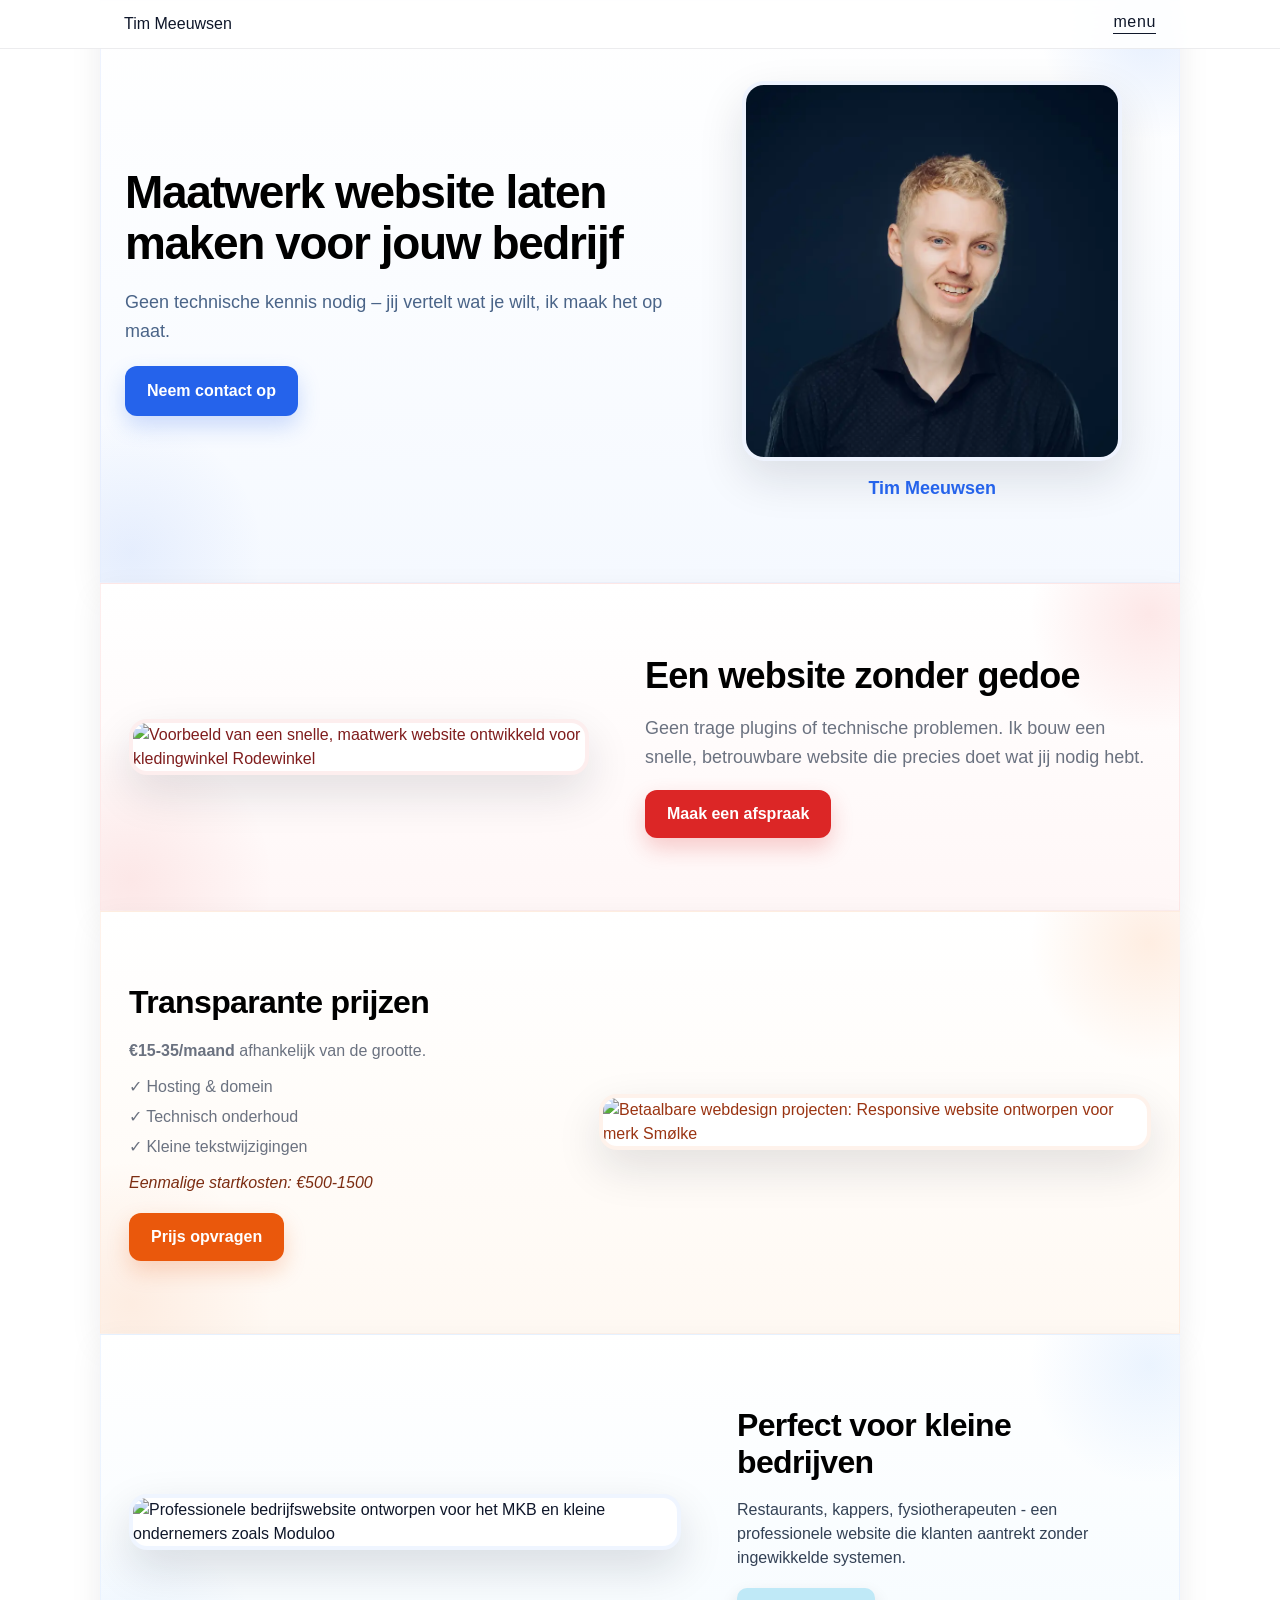
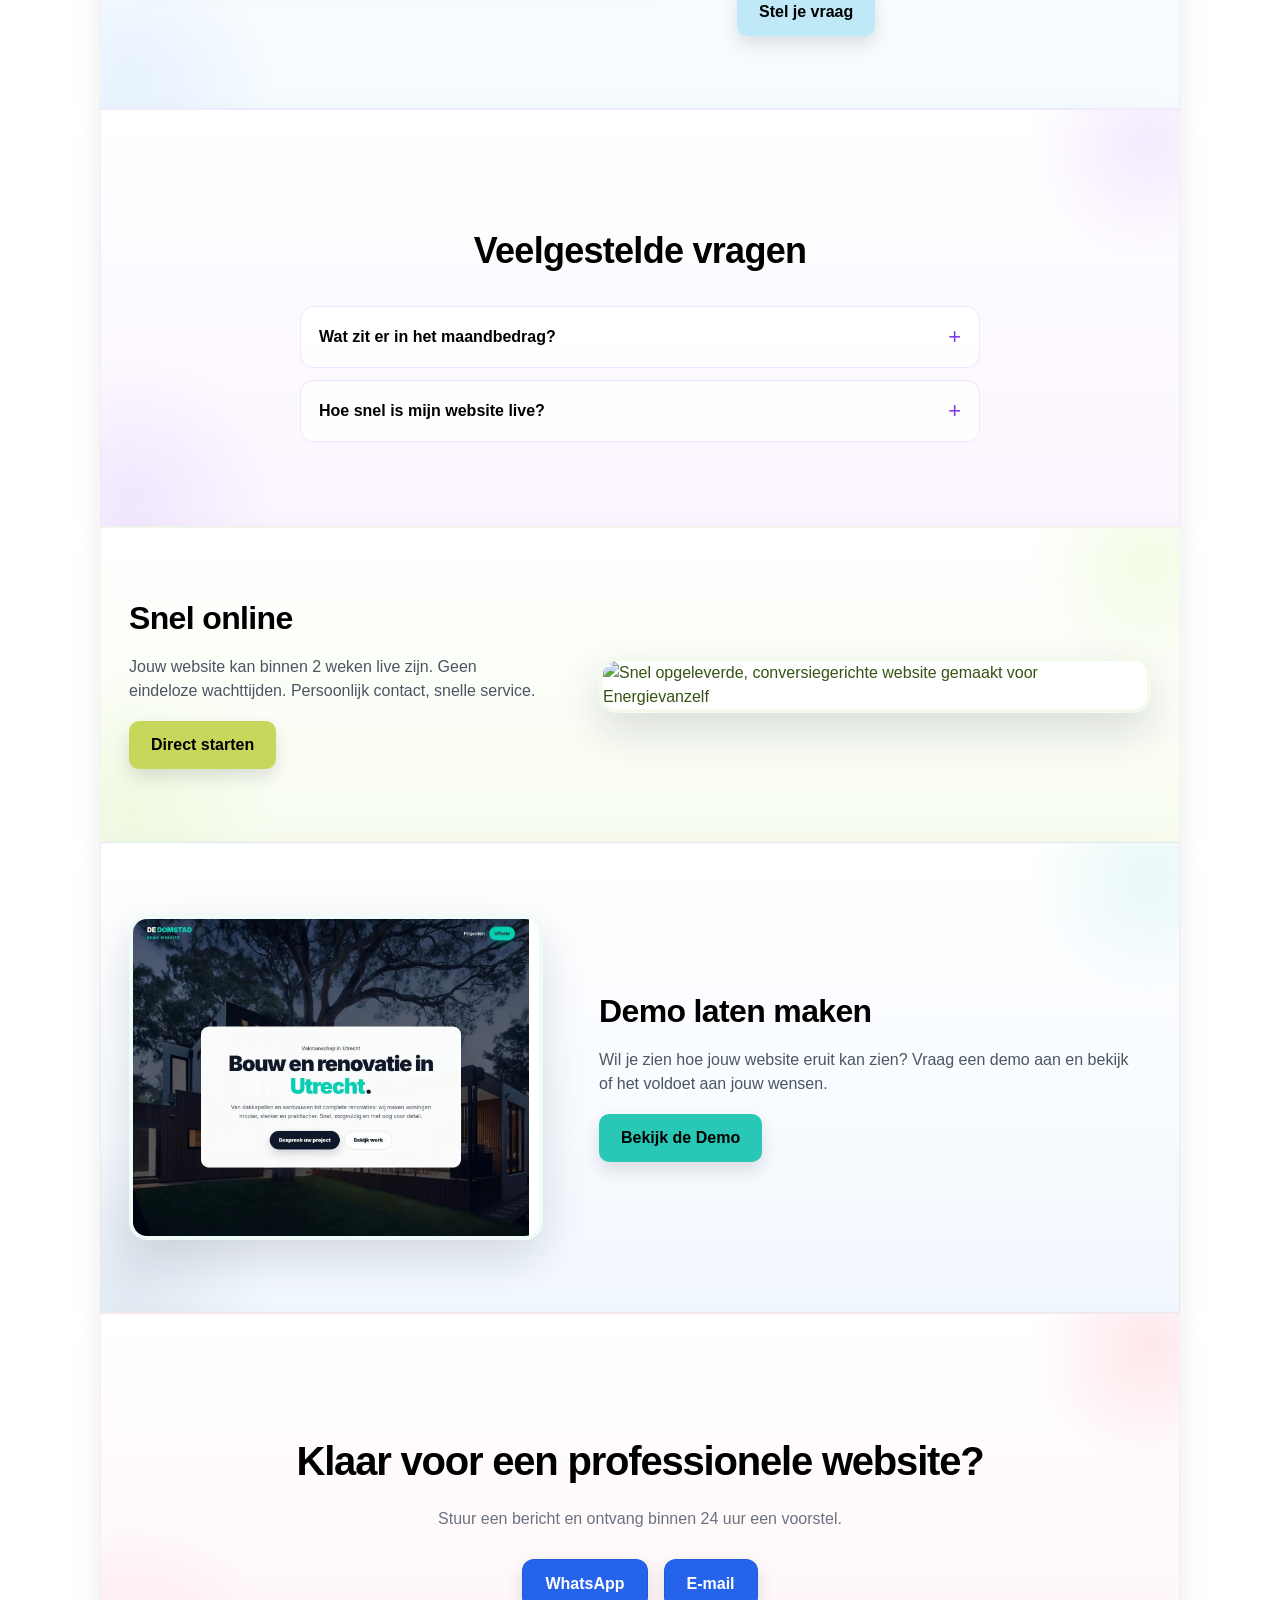
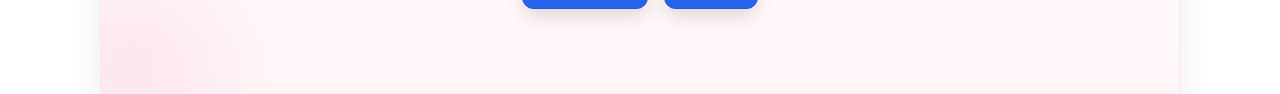
==== commit d3391920: "Update index.html" ====
--- a/index.html
+++ b/index.html
@@ -76,7 +76,7 @@
     max-width: 1080px;
     width: 100%;
     margin: 0 auto;
-    padding: 14px 28px;
+    padding: 14px 24px;
     box-sizing: border-box;
     display: flex;
     align-items: center;
@@ -84,28 +84,21 @@
     font-family: inherit;
   }
 
-  .nav-logo {
+  .nav-logo,
+  .nav-menu-text {
+    text-decoration: none;
+    color: #0f172a;
+    font-size: 16px;
     font-weight: 500;
-    font-size: 16px;
-    color: #0f172a;
-    line-height: 1.2;
-    letter-spacing: 0.01em;
-    text-decoration: none;
-    transition: opacity 0.25s ease;
+    line-height: 1;
   }
 
   .nav-menu-text {
-    font-weight: 500;
-    font-size: 16px;
-    color: #0f172a;
-    text-decoration: none;
+    position: relative;
+    display: inline-block;
+    padding-bottom: 4px;
+    letter-spacing: 0.04em;
     text-transform: lowercase;
-    line-height: 1;
-    letter-spacing: 0.04em;
-    position: relative;
-    padding-bottom: 4px;
-    transition: opacity 0.25s ease;
-    display: inline-block;
   }
 
   .nav-menu-text::after {
@@ -116,11 +109,6 @@
     width: 100%;
     height: 1px;
     background: currentColor;
-  }
-
-  .nav-logo:hover,
-  .nav-menu-text:hover {
-    opacity: 0.75;
   }
 </style>
 <!-- END NAV BLOCK -->
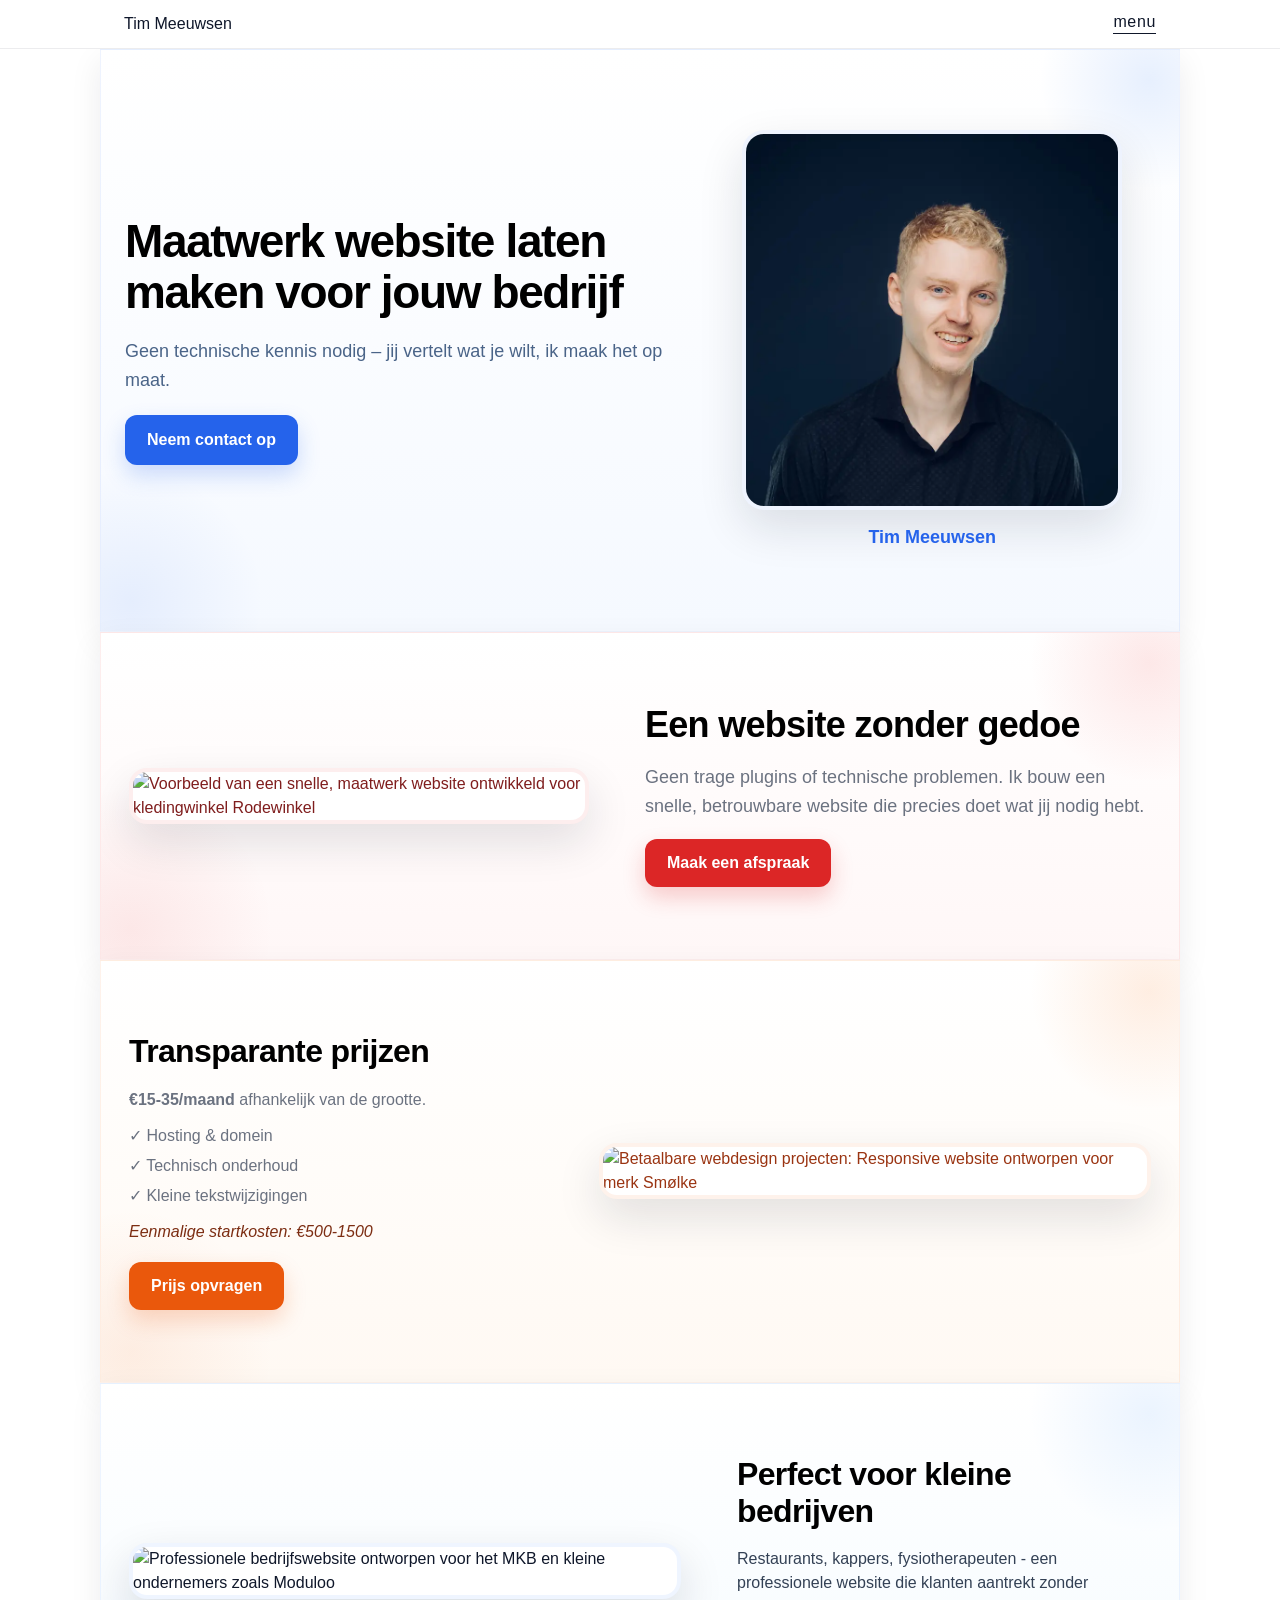
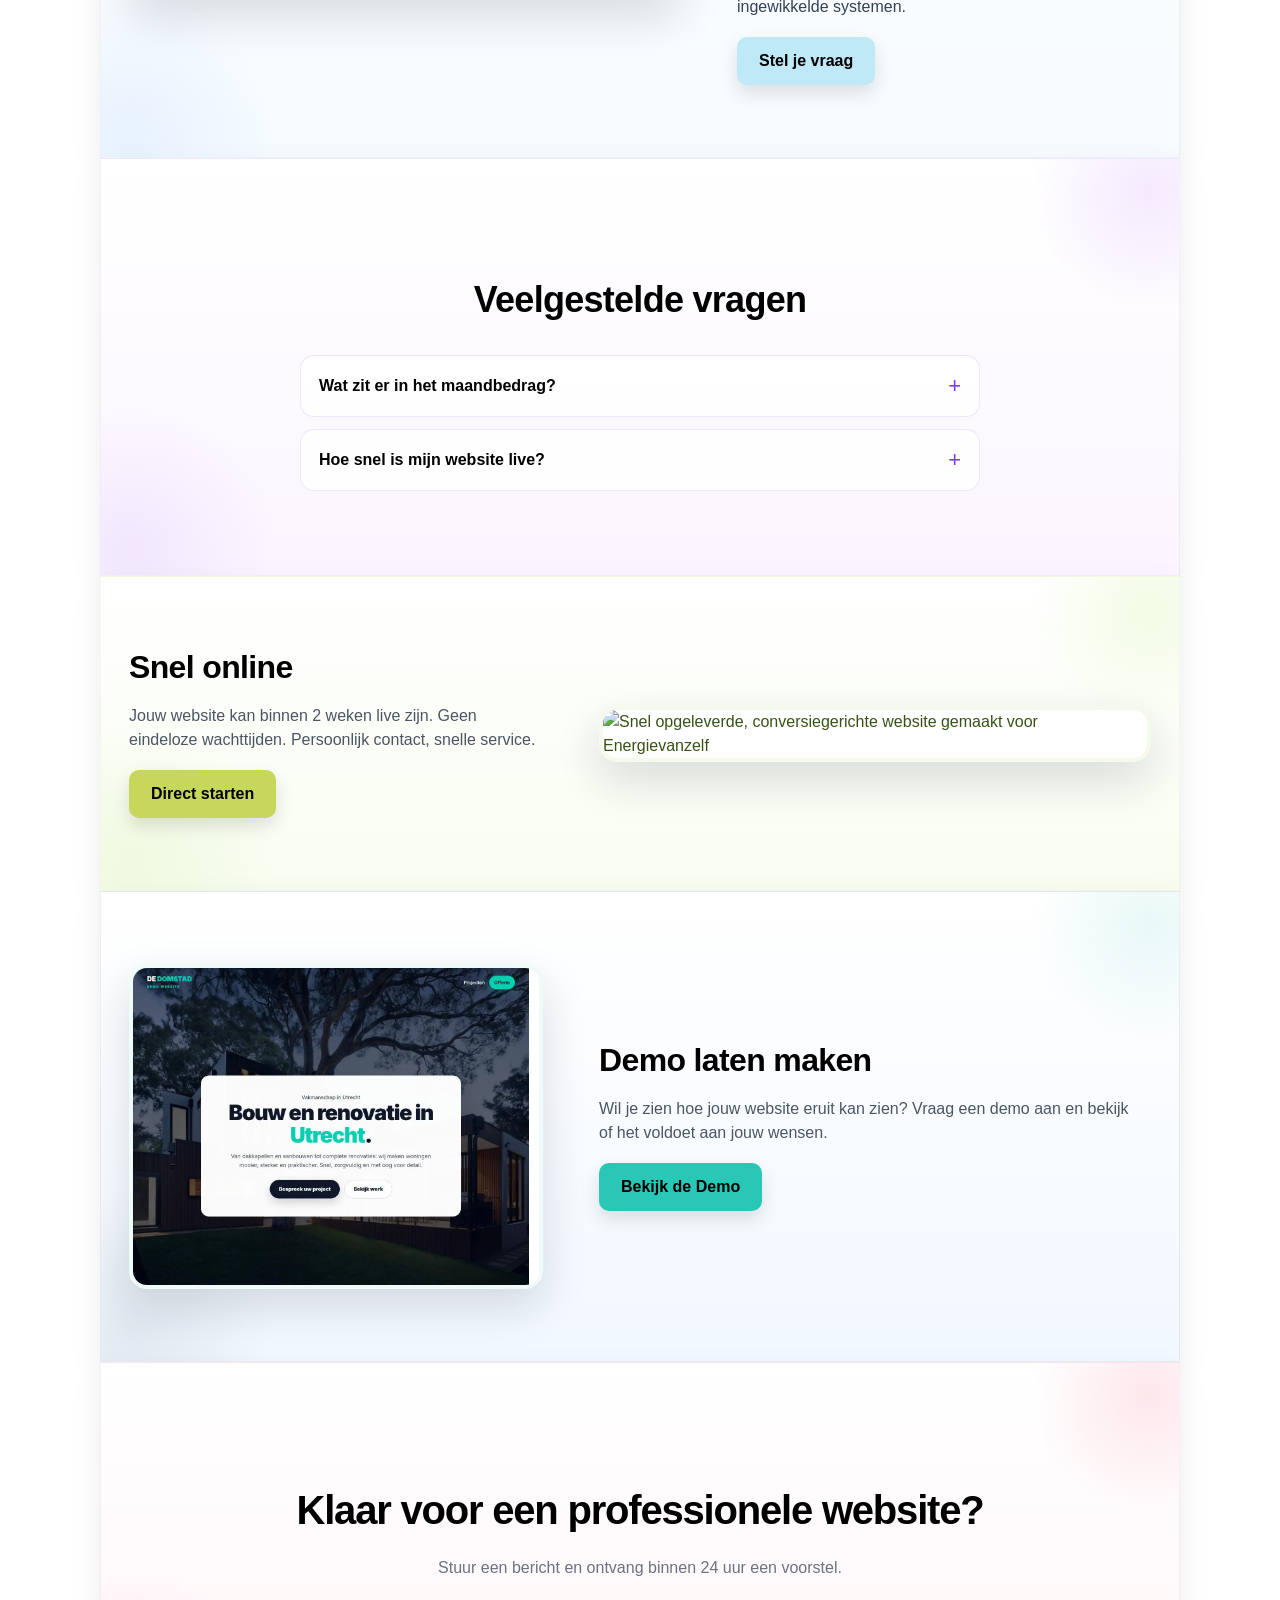
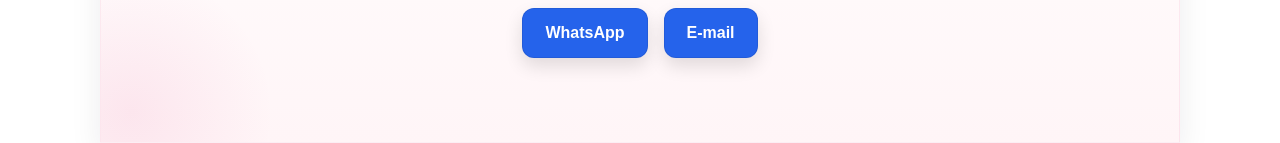
==== commit 3a9c8141: "Update index.html" ====
--- a/index.html
+++ b/index.html
@@ -61,7 +61,7 @@
 
 <style>
   .nav-block {
-    position: fixed;
+    position: sticky;
     top: 0;
     left: 0;
     width: 100%;
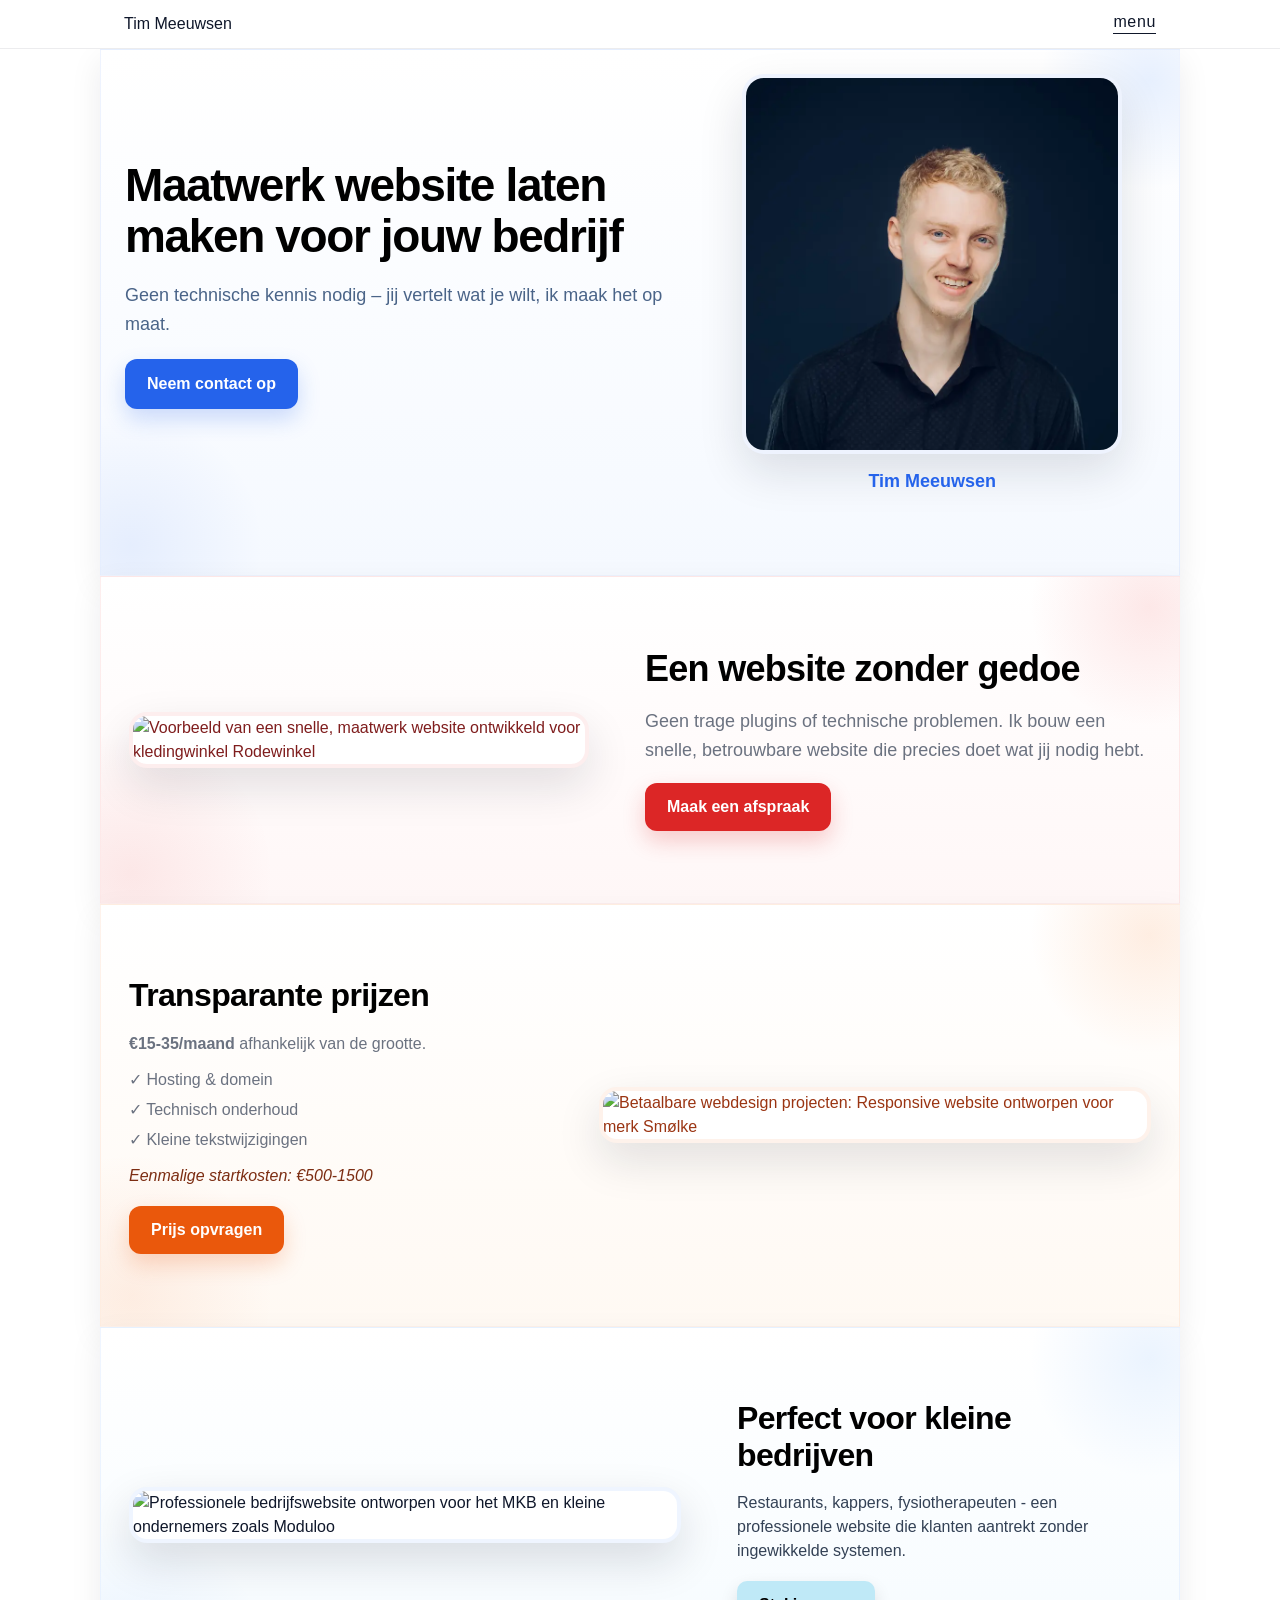
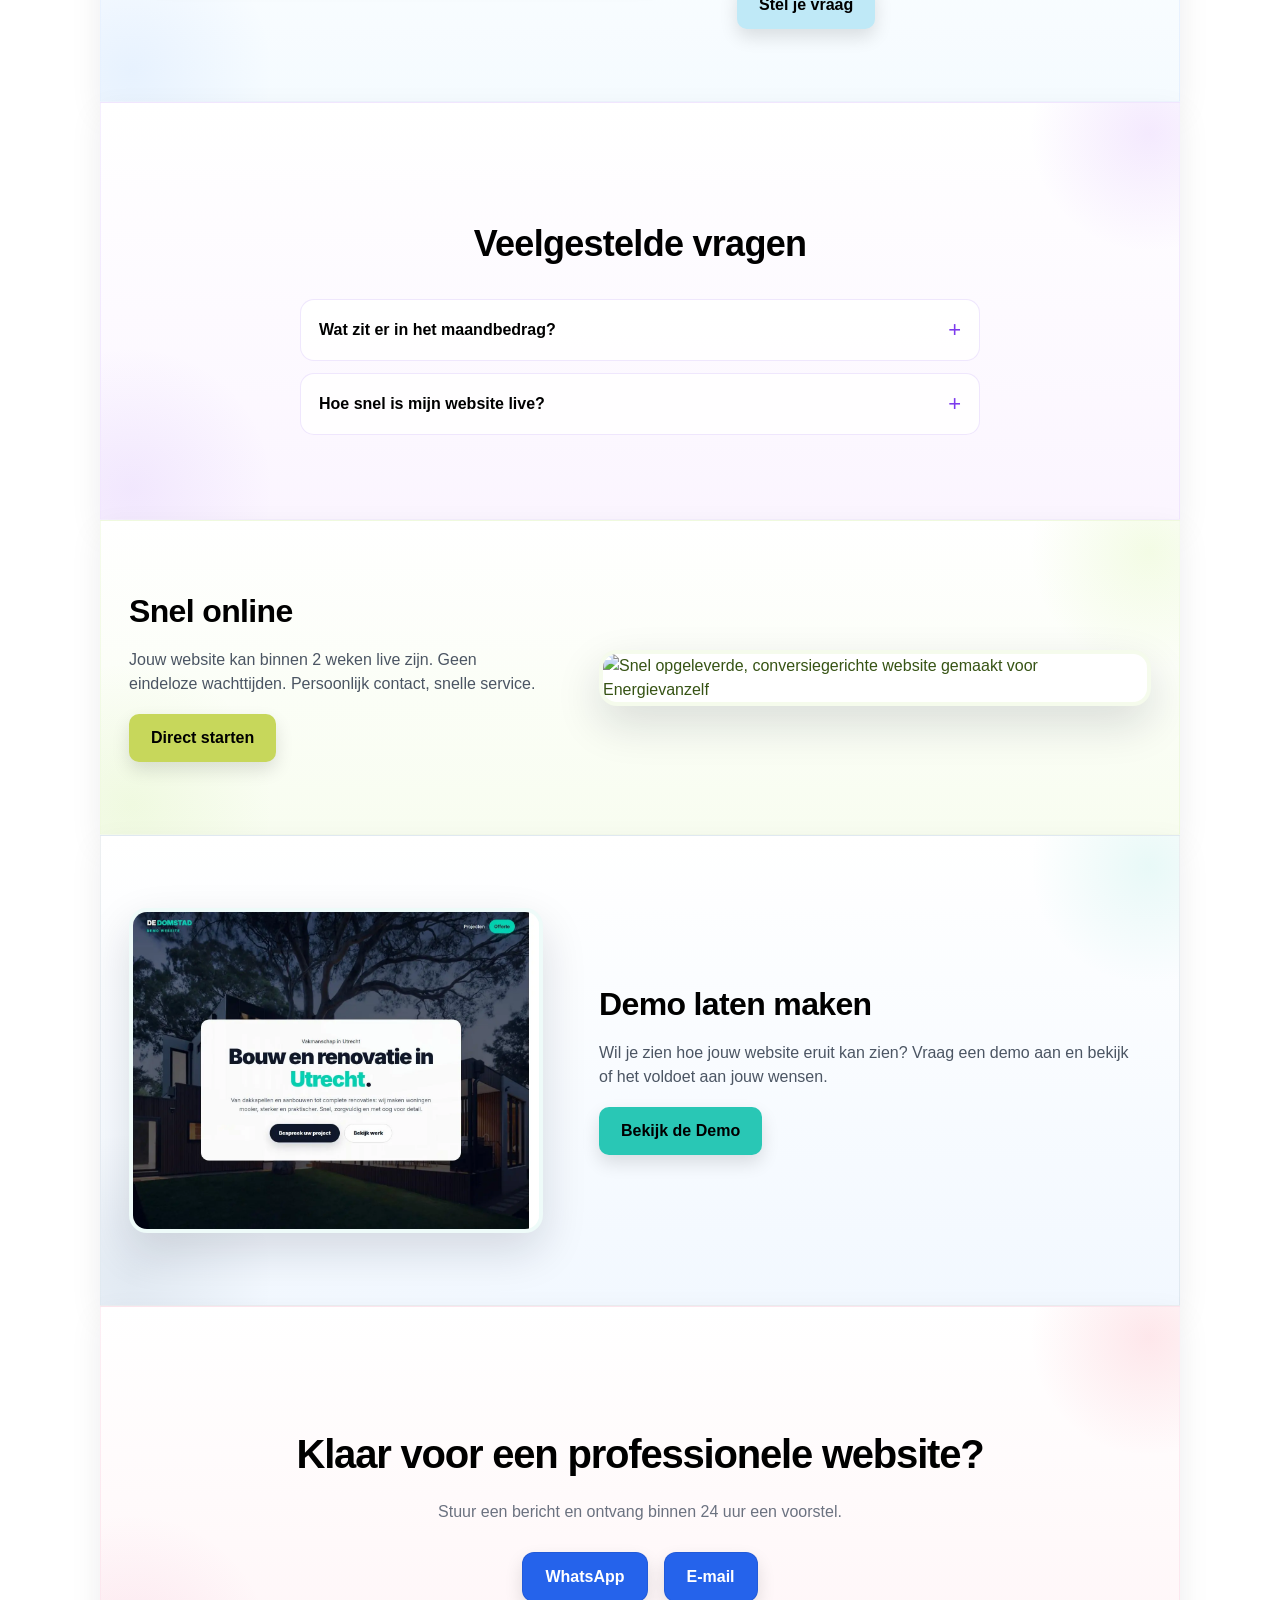
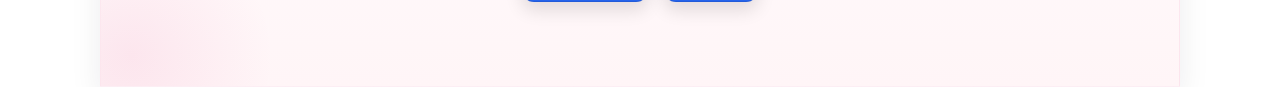
==== commit 49e1fd0d: "Update index.html" ====
--- a/index.html
+++ b/index.html
@@ -137,6 +137,7 @@
       gap: 40px;
       align-items: center;
       padding: 80px 24px;
+      padding-top:24px;
       max-width: 1080px;
       width: min(1080px, 100%);
       margin: 0 auto;
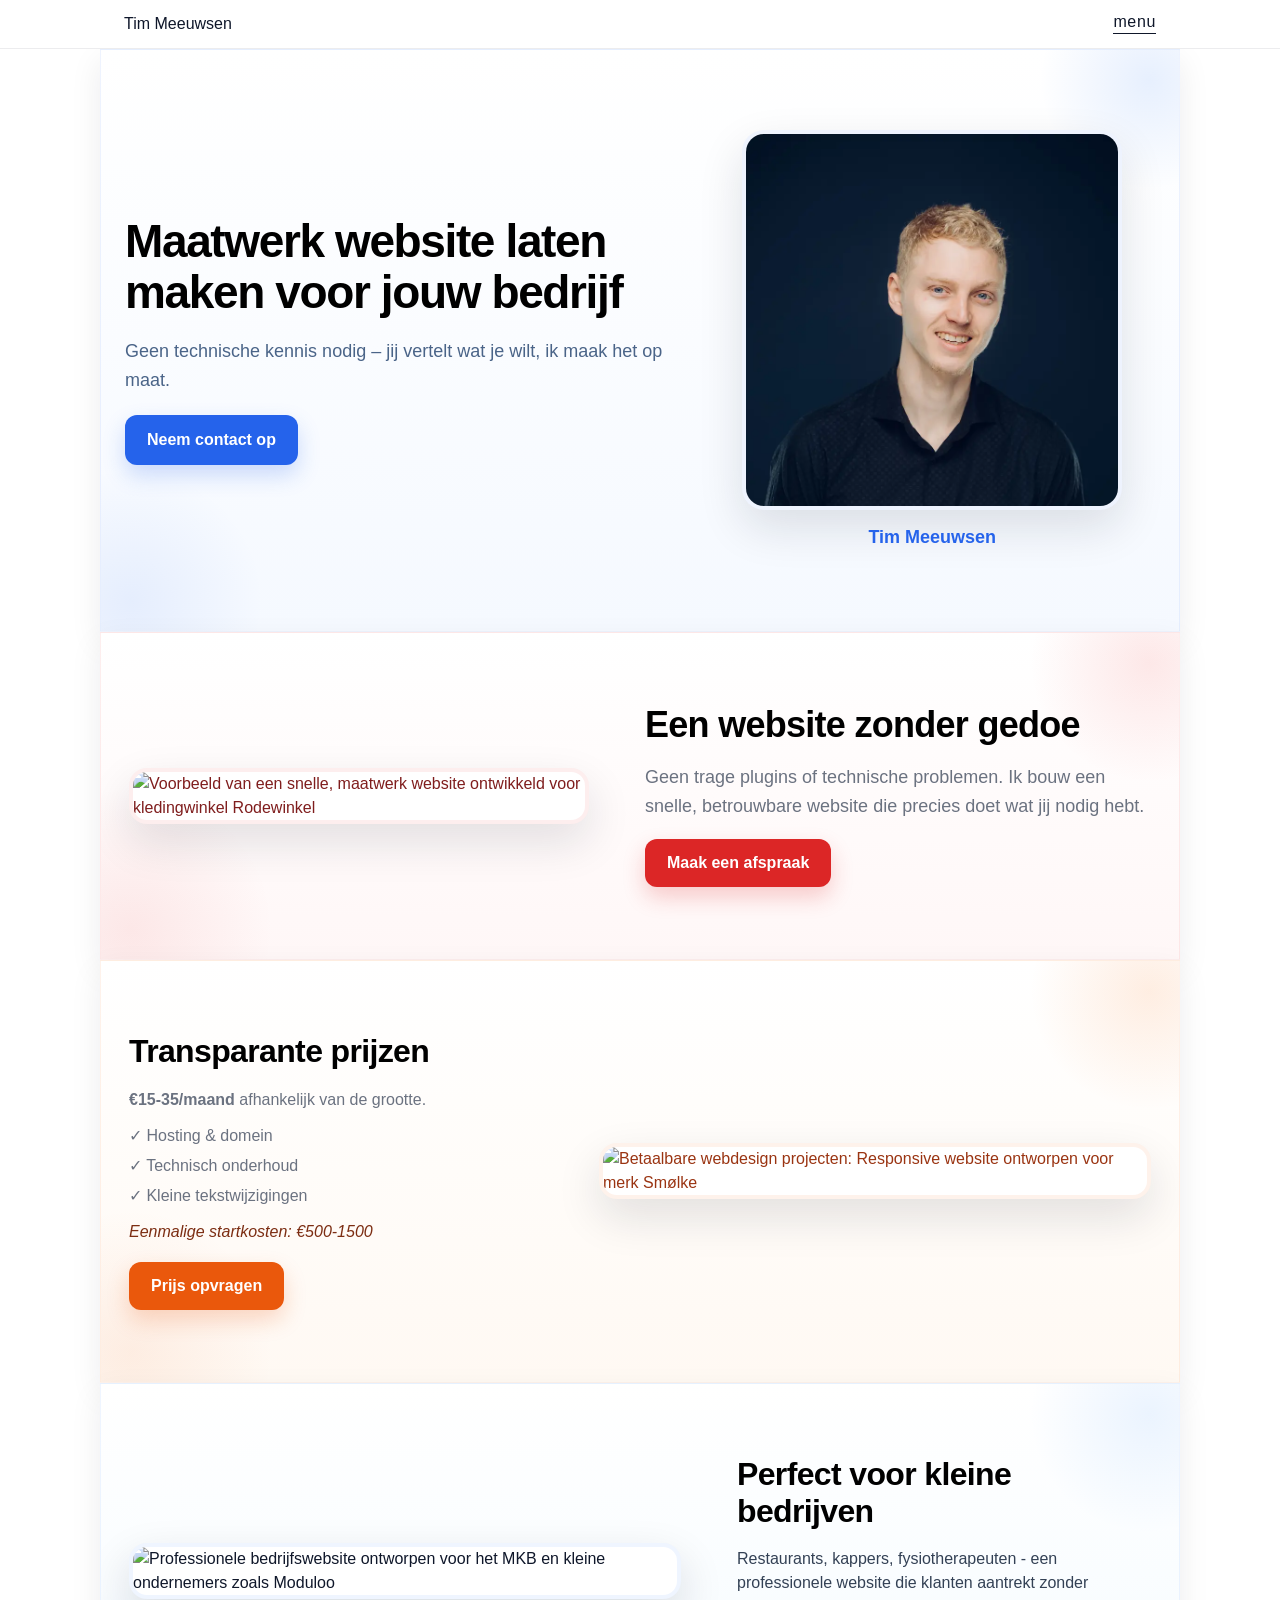
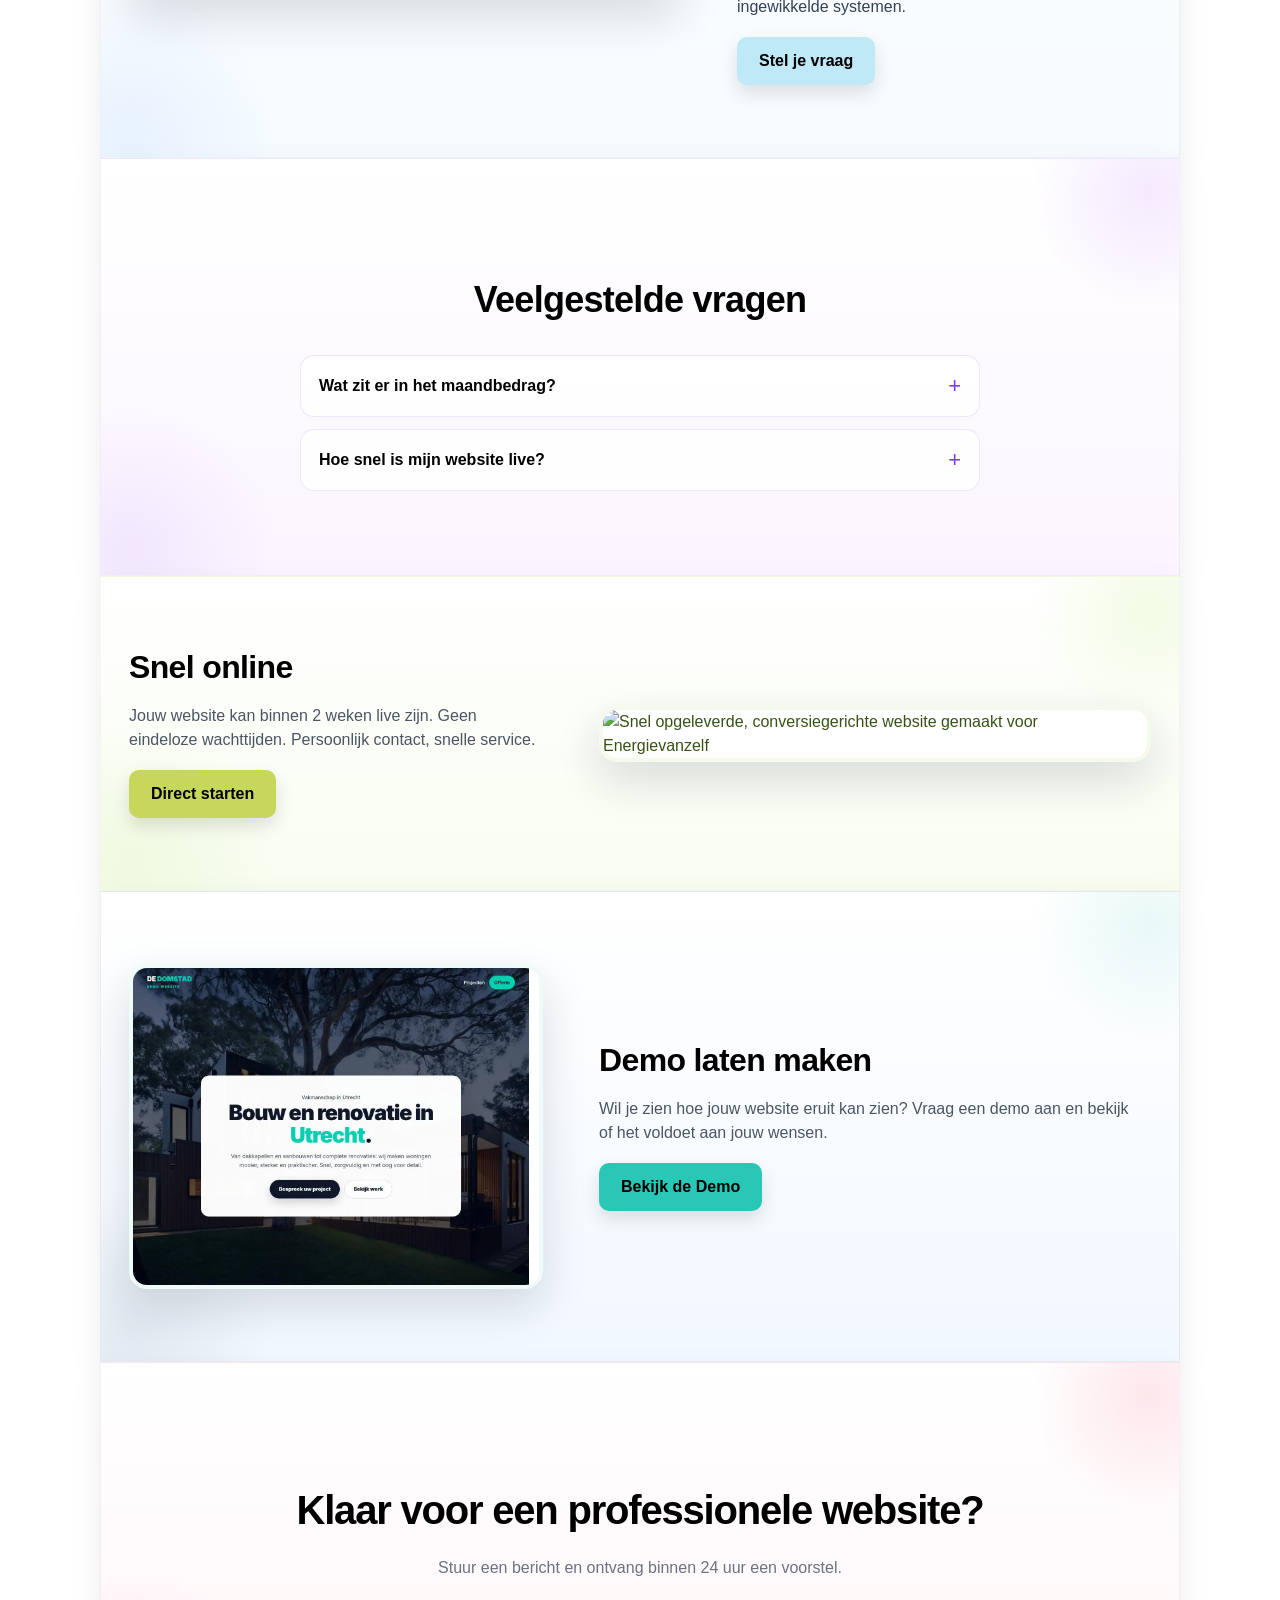
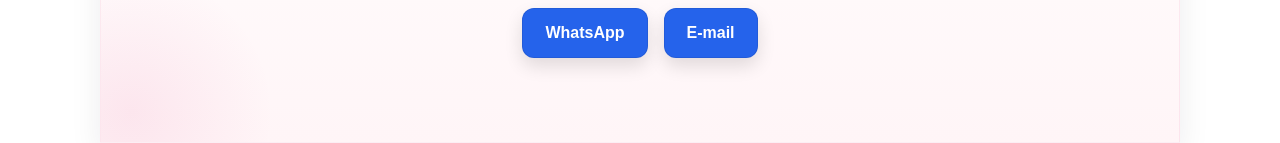
==== commit 307c5f01: "Update index.html" ====
--- a/index.html
+++ b/index.html
@@ -136,8 +136,8 @@
       grid-template-columns: 1.1fr 0.9fr;
       gap: 40px;
       align-items: center;
+      padding-top: 24px;
       padding: 80px 24px;
-      padding-top:24px;
       max-width: 1080px;
       width: min(1080px, 100%);
       margin: 0 auto;
